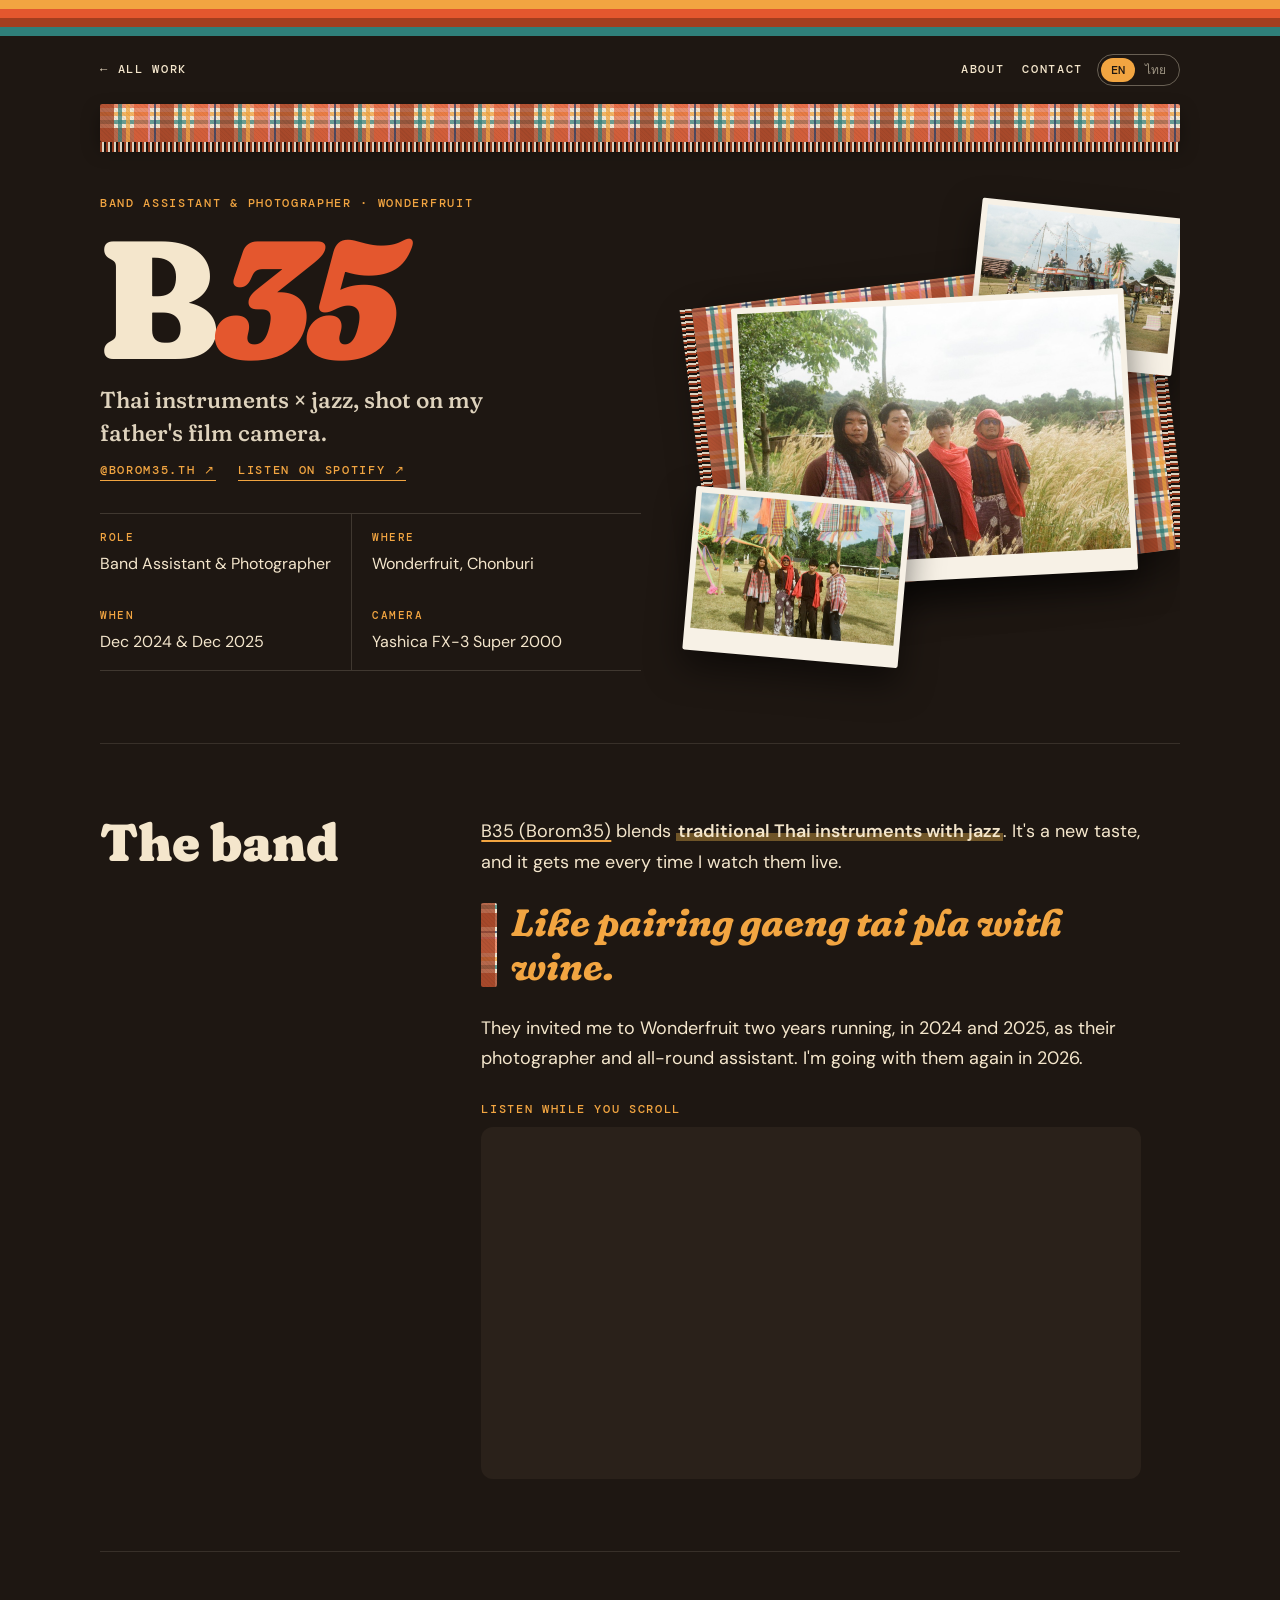
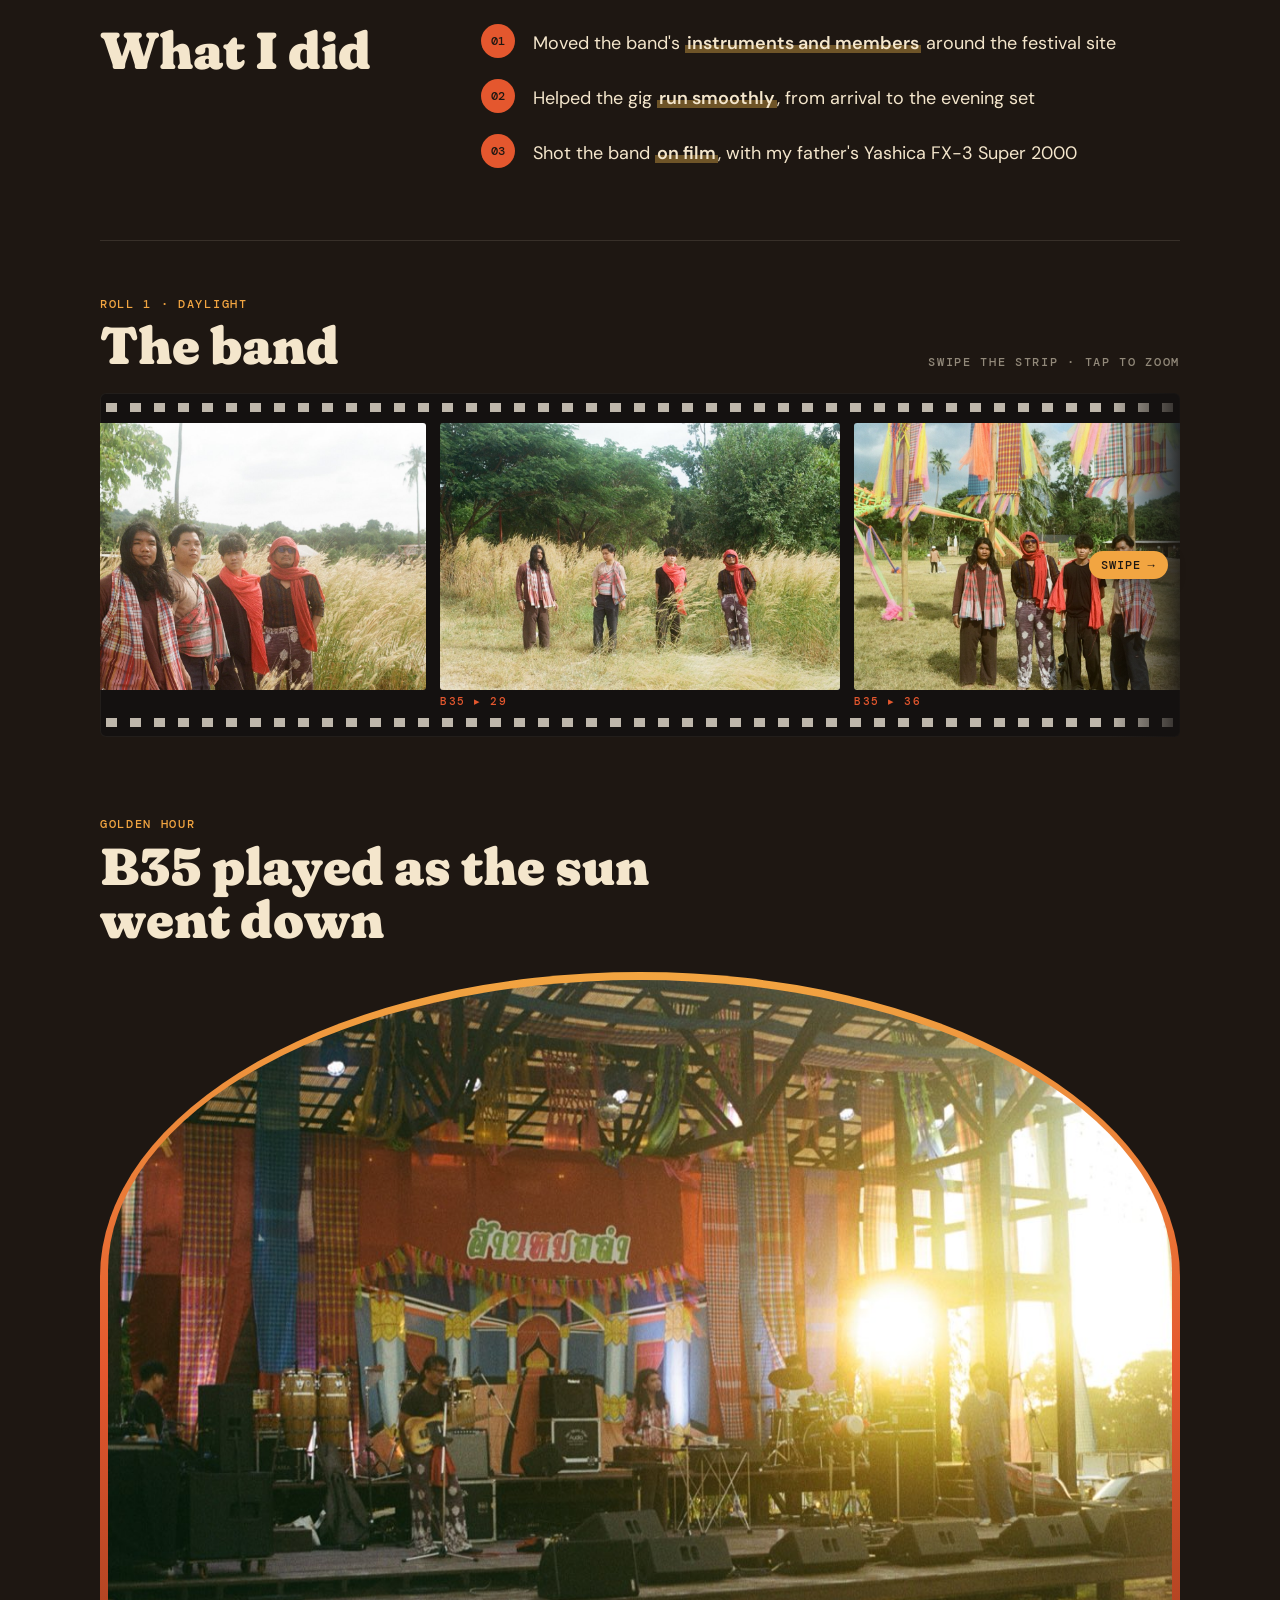
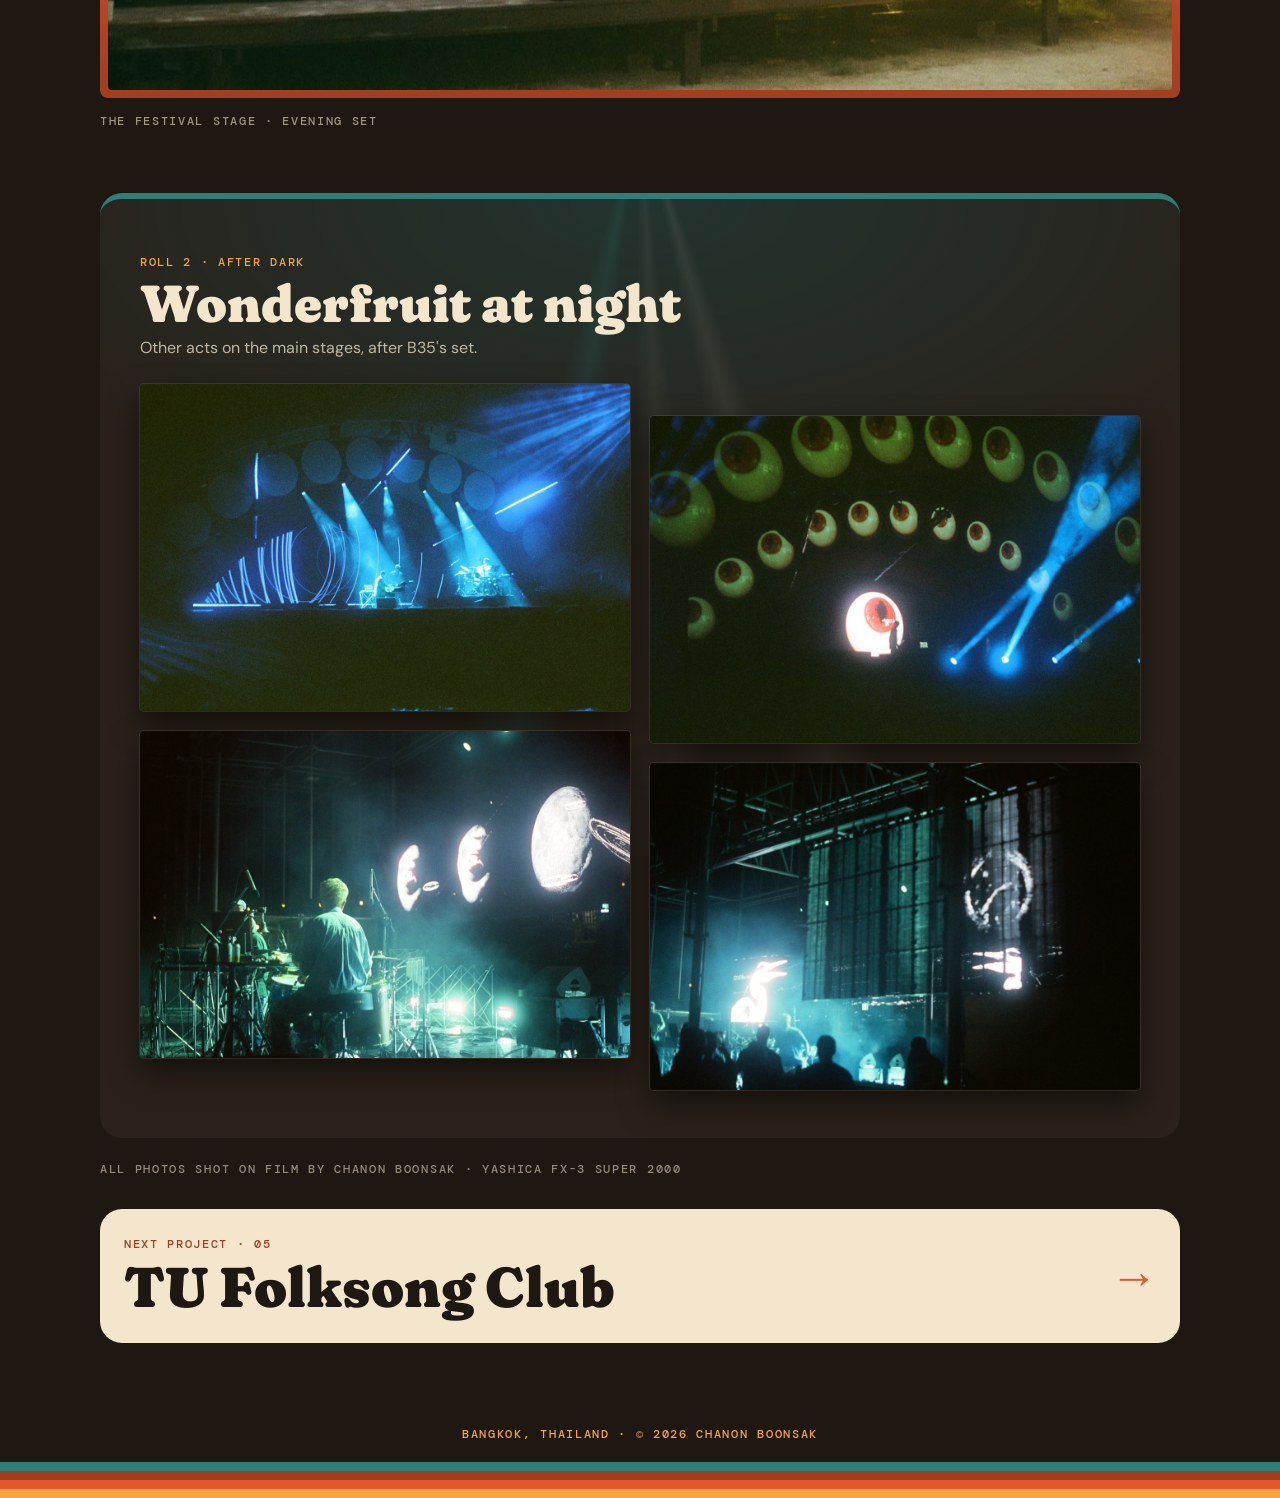
==== projects/b35.html @ d5d90803 "Home: role line under the name Co-Authored-By: Claude Opus 5.5 <noreply@anthropic.com>" ====
<!DOCTYPE html>
<html lang="en">
<head>
  <meta charset="utf-8">
  <meta name="viewport" content="width=device-width, initial-scale=1">
  <title>B35 at Wonderfruit — Chanon Boonsak</title>
  <meta name="description" content="Band assistant and film photographer for B35 (Borom35), a Thai-instruments-meets-jazz band, at Wonderfruit in Dec 2024 and Dec 2025.">
  <meta property="og:type" content="website">
  <meta property="og:site_name" content="Chanon Boonsak · Portfolio">
  <meta property="og:title" content="B35 at Wonderfruit — Chanon Boonsak">
  <meta property="og:description" content="Band assistant and film photographer for B35 (Borom35), a Thai-instruments-meets-jazz band, at Wonderfruit in Dec 2024 and Dec 2025.">
  <meta property="og:url" content="https://whalito21.github.io/portfolio/projects/b35.html">
  <meta property="og:image" content="https://whalito21.github.io/portfolio/assets/images/og-image.jpg">
  <meta property="og:image:width" content="1200">
  <meta property="og:image:height" content="630">
  <meta name="twitter:card" content="summary_large_image">
  <link rel="icon" href="../assets/favicon.svg" type="image/svg+xml">
  <link rel="preconnect" href="https://fonts.googleapis.com">
  <link rel="preconnect" href="https://fonts.gstatic.com" crossorigin>
  <link href="https://fonts.googleapis.com/css2?family=Fraunces:opsz,wght,SOFT,WONK@9..144,500..900,100,1&family=DM+Mono:wght@400;500&family=DM+Sans:opsz,wght@9..40,400..600&display=swap" rel="stylesheet">
  <link rel="stylesheet" href="../css/styles.css?v=42">
  <script>try{if(localStorage.getItem('lang')==='th'){document.documentElement.lang='th';document.documentElement.classList.add('i18n-pending')}}catch(e){}</script>
</head>
<body class="page-b35">
  <div class="stripes" aria-hidden="true"></div>

  <div class="wrap">
    <header class="bar">
      <a class="label back" href="../index.html#work" data-i18n="nav.back">← All work</a>
      <nav class="label" aria-label="Main">
        <a href="../index.html#about" data-i18n="nav.about">About</a>
        <a href="../index.html#contact" data-i18n="nav.contact">Contact</a>
      </nav>
      <button class="lang-toggle" type="button" aria-label="เปลี่ยนเป็นภาษาไทย"><span lang="en">EN</span><span lang="th">ไทย</span></button>
    </header>

    <!-- a pha khao ma scarf across the page, like the ones the band wore -->
    <div class="pakama-band" aria-hidden="true"></div>

    <main>
      <!-- HERO: prints scattered like a fresh roll -->
      <section class="b35-hero">
        <div class="collage">
          <span class="collage__cloth" aria-hidden="true"></span>
          <a class="collage__print collage__print--main" href="../assets/images/b35/film-410030.jpg" data-lightbox><img src="../assets/images/b35/film-410030.jpg" width="1200" height="795" alt="The four members of B35 in tall grass, wearing plaid and red scarves"></a>
          <a class="collage__print collage__print--flags" href="../assets/images/b35/film-410036.jpg" data-lightbox><img src="../assets/images/b35/film-410036.jpg" width="1200" height="795" alt="B35 under tall poles of colourful fabric flags"></a>
          <a class="collage__print collage__print--bus" href="../assets/images/b35/film-410002.jpg" data-lightbox><img src="../assets/images/b35/film-410002.jpg" width="1200" height="795" alt="People on top of a painted bus in the festival field"></a>
        </div>
        <div class="b35-hero__text">
          <span class="label">Band assistant &amp; photographer · Wonderfruit</span>
          <h1>B<em>35</em></h1>
          <p class="b35-hero__lede">Thai instruments × jazz, shot on my father's film camera.</p>
          <div class="b35-links">
            <a class="cs-handle label" href="https://www.instagram.com/borom35.th/" target="_blank" rel="noopener">@borom35.th ↗</a>
            <a class="cs-handle label" href="https://open.spotify.com/album/08FZB1kHfObUz5k7YiCryu" target="_blank" rel="noopener">Listen on Spotify ↗</a>
          </div>
          <dl class="cs-meta cs-meta--2col">
            <div><dt>Role</dt><dd>Band Assistant &amp; Photographer</dd></div>
            <div><dt>Where</dt><dd>Wonderfruit, Chonburi</dd></div>
            <div><dt>When</dt><dd>Dec 2024 &amp; Dec 2025</dd></div>
            <div><dt>Camera</dt><dd>Yashica FX-3 Super 2000</dd></div>
          </dl>
        </div>
      </section>

      <!-- THE BAND -->
      <section class="cs-section">
        <h2>The band</h2>
        <div class="cs-section__body">
          <p><a class="inline-link" href="https://www.instagram.com/borom35.th/" target="_blank" rel="noopener">B35 (Borom35)</a> blends <mark>traditional Thai instruments with jazz</mark>. It's a new taste, and it gets me every time I watch them live.</p>
          <blockquote class="pull"><p>Like pairing gaeng tai pla with wine.</p></blockquote>
          <p>They invited me to Wonderfruit two years running, in 2024 and 2025, as their photographer and all-round assistant. I'm going with them again in 2026.</p>
          <div class="listen">
            <span class="label">Listen while you scroll</span>
            <iframe title="B35 album on Spotify" src="https://open.spotify.com/embed/album/08FZB1kHfObUz5k7YiCryu" width="100%" height="352" loading="lazy" allow="autoplay; clipboard-write; encrypted-media; fullscreen; picture-in-picture"></iframe>
          </div>
        </div>
      </section>

      <!-- WHAT I DID -->
      <section class="cs-section">
        <h2>What I did</h2>
        <div class="cs-section__body">
          <ul class="did">
            <li>Moved the band's <mark>instruments and members</mark> around the festival site</li>
            <li>Helped the gig <mark>run smoothly</mark>, from arrival to the evening set</li>
            <li>Shot the band <mark>on film</mark>, with my father's Yashica FX-3 Super 2000</li>
          </ul>
        </div>
      </section>

      <!-- ROLL 1: THE BAND (film strip) -->
      <section class="roll" aria-labelledby="roll-1">
        <div class="roll__head">
          <span class="label">Roll 1 · Daylight</span>
          <h2 id="roll-1">The band</h2>
          <span class="label roll__hint">Swipe the strip · tap to zoom</span>
        </div>
        <div class="filmstrip-wrap">
        <span class="swipe-hint" aria-hidden="true">Swipe <i>→</i></span>
        <div class="filmstrip" tabindex="0" aria-label="Film strip of band photos, scroll sideways">
          <ol>
              <li>
                <a href="../assets/images/b35/film-410030.jpg" data-lightbox><img src="../assets/images/b35/film-410030.jpg" width="1200" height="795" loading="lazy" alt="The four members of B35 standing in tall grass, wearing plaid and red pha khao ma scarves"></a>
                <span class="filmstrip__num" aria-hidden="true">B35 ▸ 30</span>
              </li>
              <li>
                <a href="../assets/images/b35/film-410029.jpg" data-lightbox><img src="../assets/images/b35/film-410029.jpg" width="1200" height="795" loading="lazy" alt="B35 standing in a wide field of tall grass, trees behind them"></a>
                <span class="filmstrip__num" aria-hidden="true">B35 ▸ 29</span>
              </li>
              <li>
                <a href="../assets/images/b35/film-410036.jpg" data-lightbox><img src="../assets/images/b35/film-410036.jpg" width="1200" height="795" loading="lazy" alt="B35 standing under tall poles of colourful fabric flags"></a>
                <span class="filmstrip__num" aria-hidden="true">B35 ▸ 36</span>
              </li>
              <li>
                <a href="../assets/images/b35/film-410038.jpg" data-lightbox><img src="../assets/images/b35/film-410038.jpg" width="1200" height="795" loading="lazy" alt="B35 lined up in front of a painted festival bus"></a>
                <span class="filmstrip__num" aria-hidden="true">B35 ▸ 38</span>
              </li>
              <li>
                <a href="../assets/images/b35/film-410033.jpg" data-lightbox><img src="../assets/images/b35/film-410033.jpg" width="1200" height="795" loading="lazy" alt="B35 posing on large rocks in an open field, hills behind"></a>
                <span class="filmstrip__num" aria-hidden="true">B35 ▸ 33</span>
              </li>
              <li>
                <a href="../assets/images/b35/film-410007.jpg" data-lightbox><img src="../assets/images/b35/film-410007.jpg" width="1200" height="795" loading="lazy" alt="Portrait of a long-haired band member in a plaid scarf, flags blurred behind"></a>
                <span class="filmstrip__num" aria-hidden="true">B35 ▸ 07</span>
              </li>
              <li>
                <a href="../assets/images/b35/film-410031.jpg" data-lightbox><img src="../assets/images/b35/film-410031.jpg" width="1200" height="795" loading="lazy" alt="B35 in the tall grass shot from below against the sky"></a>
                <span class="filmstrip__num" aria-hidden="true">B35 ▸ 31</span>
              </li>
          </ol>
        </div>
        </div>
      </section>

      <!-- GOLDEN HOUR -->
      <section class="golden" aria-labelledby="golden-h">
        <span class="label">Golden hour</span>
        <h2 id="golden-h">B35 played as the sun went down</h2>
        <a class="golden__frame" href="../assets/images/b35/film-410016.jpg" data-lightbox><img src="../assets/images/b35/film-410016.jpg" width="1200" height="795" loading="lazy" alt="The stage in the evening sun, B35 playing under a colourful painted backdrop"></a>
        <p class="label golden__cap">The festival stage · evening set</p>
      </section>

      <!-- ROLL 2: AFTER DARK -->
      <section class="night" aria-labelledby="night-h">
        <div class="night__head">
          <span class="label">Roll 2 · After dark</span>
          <h2 id="night-h">Wonderfruit at night</h2>
          <p>Other acts on the main stages, after B35's set.</p>
        </div>
        <ol class="night__grid">
            <li><a href="../assets/images/b35/film-400006.jpg" data-lightbox><img src="../assets/images/b35/film-400006.jpg" width="1200" height="795" loading="lazy" alt="Blue light beams cutting across a dark stage"></a></li>
            <li><a href="../assets/images/b35/film-400025.jpg" data-lightbox><img src="../assets/images/b35/film-400025.jpg" width="1200" height="795" loading="lazy" alt="Rows of giant eye visuals glowing over the stage"></a></li>
            <li><a href="../assets/images/b35/film-400035.jpg" data-lightbox><img src="../assets/images/b35/film-400035.jpg" width="1200" height="795" loading="lazy" alt="A drummer on stage lit in teal, moon-like visuals behind"></a></li>
            <li><a href="../assets/images/b35/film-400036.jpg" data-lightbox><img src="../assets/images/b35/film-400036.jpg" width="1200" height="795" loading="lazy" alt="Crowd silhouettes in front of a stage with white projected shapes"></a></li>
        </ol>
      </section>

      <p class="credit label">All photos shot on film by Chanon Boonsak · Yashica FX-3 Super 2000</p>

      <a class="next" href="tu-folksong.html">
        <span class="label">Next project · 05</span>
        <h2>TU Folksong Club</h2>
      </a>
    </main>

    <footer class="footer label" data-i18n="footer">Bangkok, Thailand · © 2026 Chanon Boonsak</footer>
  </div>

  <div class="stripes stripes--bottom" aria-hidden="true"></div>

  <dialog class="lightbox" id="lightbox" aria-label="Image preview">
    <button class="lightbox__close" type="button" aria-label="Close">×</button>
    <img src="" alt="">
  </dialog>

  <script src="../js/main.js?v=6"></script>
  <script src="../js/i18n.js?v=7"></script>
</body>
</html>
---- css/styles.css ----
/* ==========================================================
   Bluewhale Portfolio — "Seventies Stage"
   Retro geometry: sunset stripes, arches, concentric rings
   ========================================================== */

:root {
  --night: #1E1712;
  --night-2: #2A211A;
  --cream: #F4E6CC;
  --orange: #E4572E;
  --mustard: #F2A541;
  --rust: #A23E1F;
  --teal: #2F7F79;

  --display: "Fraunces", "Chonburi", Georgia, serif;
  --body: "DM Sans", "Anuphan", system-ui, -apple-system, sans-serif;
  --mono: "DM Mono", "Anuphan", ui-monospace, Menlo, monospace;

  --radius: 22px;
}

* { box-sizing: border-box; }
html { scroll-behavior: smooth; }
body {
  margin: 0;
  background: var(--night);
  color: var(--cream);
  font: 16px/1.6 var(--body);
  -webkit-font-smoothing: antialiased;
}
img { max-width: 100%; display: block; }
a { color: inherit; }

.wrap { max-width: 1120px; margin: 0 auto; padding-inline: 20px; }

h1, h2, h3 {
  font-family: var(--display);
  font-weight: 900;
  font-variation-settings: "SOFT" 100, "WONK" 1;
  margin: 0;
}

.label {
  font: 500 12px/1.3 var(--mono);
  letter-spacing: .14em;
  text-transform: uppercase;
  color: var(--mustard);
}

/* Placeholder for copy you still need to write. Search "todo" to find them all. */
.todo {
  display: inline-block;
  border: 2px dashed var(--mustard);
  border-radius: 6px;
  padding: 6px 10px;
  background: rgba(242, 165, 65, .08);
  color: var(--mustard);
  font: 14px/1.4 var(--mono);
}

.section-title { font-size: clamp(40px, 9vw, 72px); line-height: .95; margin-bottom: 28px; }

/* ---------- stripes + header ---------- */
.stripes {
  height: 36px;
  background: linear-gradient(var(--mustard) 0 25%, var(--orange) 25% 50%, var(--rust) 50% 75%, var(--teal) 75%);
}
.stripes--bottom { transform: scaleY(-1); }

.bar { display: flex; justify-content: space-between; align-items: center; padding-block: 18px; }
.bar nav { display: flex; gap: 18px; }
.bar a { color: var(--cream); text-decoration: none; }
.bar a:hover { color: var(--mustard); }

/* ---------- buttons ---------- */
.cta { display: flex; flex-wrap: wrap; gap: 12px; margin-top: 24px; }
.btn {
  font: 500 14px/1 var(--mono);
  letter-spacing: .08em;
  text-transform: uppercase;
  padding: 16px 22px;
  border: 2px solid var(--cream);
  border-radius: 999px;
  color: var(--cream);
  text-decoration: none;
  transition: background .15s, color .15s;
}
.btn:hover { background: var(--cream); color: var(--night); }
.btn--solid { background: var(--orange); border-color: var(--orange); color: var(--night); }
.btn--solid:hover { background: var(--mustard); border-color: var(--mustard); }

/* ---------- hero ---------- */
.hero { display: grid; gap: 32px; padding-block: 28px 56px; }
.hero h1 { font-size: clamp(56px, 14vw, 136px); line-height: .9; letter-spacing: -.02em; margin: 10px 0 20px; }
.hero h1 em { font-style: italic; color: var(--orange); }
.hero__lines { display: grid; gap: 12px; justify-items: start; }

.arch { position: relative; width: 100%; max-width: 440px; aspect-ratio: 1 / 1.05; justify-self: center; }
.arch__ring { position: absolute; left: 50%; bottom: 0; transform: translateX(-50%); border-radius: 999px 999px 0 0; overflow: hidden; }
.arch__ring:nth-child(1) { width: 100%; height: 100%; background: var(--teal); }
.arch__ring:nth-child(2) { width: 86%;  height: 94%;  background: var(--rust); }
.arch__ring:nth-child(3) { width: 72%;  height: 88%;  background: var(--orange); }
.arch__ring:nth-child(4) { width: 58%;  height: 82%;  background: var(--mustard); }
.arch__photo {
  width: 44%; height: 76%;
  background: var(--night-2);
  display: grid; place-items: center; text-align: center;
  font: 12px/1.3 var(--mono); padding: 8px;
}
.arch__photo { padding: 0; }
.arch__photo img { width: 100%; height: 100%; object-fit: cover; object-position: 50% 20%; }
.arch__sun { position: absolute; top: 4%; right: 2%; width: 18%; aspect-ratio: 1; border-radius: 50%; background: var(--cream); }

/* ---------- key numbers ---------- */
.numbers { display: grid; grid-template-columns: 1fr 1fr; gap: 14px; padding-block: 8px 24px; }
.stat { position: relative; overflow: hidden; background: var(--night-2); border-radius: 18px; padding: 22px 18px; }
.stat b {
  display: block;
  font: 900 clamp(30px, 8vw, 60px)/1 var(--display);
  font-variation-settings: "SOFT" 100, "WONK" 1;
  color: var(--cream);
  margin-bottom: 8px;
}
.stat::after {
  content: "";
  position: absolute; right: -28px; bottom: -28px;
  width: 80px; height: 80px; border-radius: 50%;
  background: radial-gradient(circle, var(--night-2) 0 30%, var(--c) 30% 45%, var(--night-2) 45% 60%, var(--c) 60% 75%, transparent 75%);
}
.stat:nth-child(1) { --c: var(--orange); }
.stat:nth-child(2) { --c: var(--mustard); }
.stat:nth-child(3) { --c: var(--teal); }
.stat:nth-child(4) { --c: var(--rust); }

/* ---------- project cards ---------- */
.work { padding-block: 48px 72px; }
.cards { display: grid; gap: 22px; }
.card {
  display: grid;
  background: var(--cream);
  color: var(--night);
  border-radius: var(--radius);
  overflow: hidden;
  text-decoration: none;
  transition: transform .15s;
}
.card:hover { transform: rotate(-.6deg) translateY(-3px); }
.card__cover { position: relative; aspect-ratio: 16 / 10; display: grid; place-items: center; overflow: hidden; }
.card__cover img { position: absolute; inset: 0; width: 100%; height: 100%; object-fit: cover; }
.card__cover::before {
  content: "";
  position: absolute; left: -10%; right: -10%; bottom: -60%; height: 120%;
  border-radius: 50%;
  background: repeating-radial-gradient(circle, transparent 0 18px, rgba(30, 23, 18, .18) 18px 32px);
}
.card__cover .label { position: relative; z-index: 1; background: var(--night); color: var(--cream); padding: 6px 10px; border-radius: 999px; }
.cover--orange  { background: var(--orange); }
.cover--teal    { background: var(--teal); }
.cover--mustard { background: var(--mustard); }
.cover--rust    { background: var(--rust); }
.cover--night   { background: var(--night-2); }

.card__meta { padding: 20px; display: grid; gap: 10px; justify-items: start; }
.card__meta .label { color: var(--rust); }
.card__meta h3 { font-size: 30px; line-height: 1; }
.card__meta .todo { color: var(--rust); border-color: var(--rust); background: rgba(162, 62, 31, .06); }
.result { display: inline-flex; gap: 8px; align-items: center; font: 500 15px/1.3 var(--mono); }
.result::before { content: ""; flex: none; width: 14px; height: 14px; border-radius: 50%; background: var(--orange); }

/* ---------- about ---------- */
.about { padding-block: 56px; border-top: 2px solid var(--night-2); display: grid; gap: 28px; }
.about__text { display: grid; gap: 12px; justify-items: start; }
.edu { background: var(--night-2); border-radius: var(--radius); padding: 24px; display: grid; gap: 8px; align-content: start; }
.edu h3 { font-size: 24px; line-height: 1.15; }
.edu p { margin: 0; }

/* ---------- contact ---------- */
.contact { padding-block: 56px 72px; text-align: center; }
.contact .cta { justify-content: center; }
.contact__links { list-style: none; padding: 0; margin: 24px 0 0; display: grid; gap: 8px; font: 500 16px/1.4 var(--mono); }
.contact__links a { text-decoration-color: var(--orange); text-underline-offset: 4px; overflow-wrap: anywhere; }

.footer { padding-block: 20px; text-align: center; }

/* ---------- wider screens ---------- */
@media (min-width: 760px) {
  .hero { grid-template-columns: 1.3fr 1fr; align-items: end; padding-block: 48px 80px; }
  .numbers { grid-template-columns: repeat(4, 1fr); }
  .cards { grid-template-columns: 1fr 1fr; }
  .cards .card:first-child { grid-column: 1 / -1; grid-template-columns: 1.2fr 1fr; }
  .cards .card:first-child .card__cover { aspect-ratio: auto; min-height: 320px; }
  .about { grid-template-columns: 1.4fr 1fr; }
}

@media (prefers-reduced-motion: reduce) {
  html { scroll-behavior: auto; }
  .card, .btn { transition: none; }
}

/* ==========================================================
   Case study pages (projects/*.html)
   ========================================================== */

.back { color: var(--cream); text-decoration: none; }
.back:hover { color: var(--mustard); }

.cs-hero { display: grid; gap: 32px; padding-block: 24px 48px; }
.cs-hero h1 { font-size: clamp(40px, 11vw, 88px); line-height: .95; letter-spacing: -.02em; margin: 10px 0 24px; overflow-wrap: anywhere; }
.cs-logo { width: min(260px, 70%); height: auto; margin-top: 16px; }

.cs-meta { display: grid; grid-template-columns: 1fr 1fr; gap: 16px 20px; margin: 0; }
.cs-meta dt { font: 500 11px/1.3 var(--mono); letter-spacing: .14em; text-transform: uppercase; color: var(--mustard); }
.cs-meta dd { margin: 4px 0 0; }

/* hero photo in the same arch shape as the home page */
.cs-hero__photo { width: 100%; max-width: 420px; justify-self: center; aspect-ratio: 4 / 5; border-radius: 999px 999px 0 0; overflow: hidden; border: 10px solid var(--orange); outline: 10px solid var(--mustard); }
.cs-hero__photo img { width: 100%; height: 100%; object-fit: cover; object-position: 50% 15%; }

.stat b.stat__long { font-size: clamp(24px, 6.5vw, 48px); }

.cs-section { display: grid; gap: 20px; padding-block: 56px; border-top: 1px solid rgba(243, 231, 207, .12); }
.cs-section h2 { font-size: clamp(32px, 7vw, 52px); line-height: 1; }
.cs-section__body { display: grid; gap: 20px; justify-items: start; max-width: 660px; font-size: 17px; line-height: 1.7; }
.cs-section__body p { margin: 0; }

.did { list-style: none; padding: 0; margin: 0; display: grid; gap: 20px; counter-reset: did; }
.did li { position: relative; padding-left: 52px; padding-top: 4px; counter-increment: did; }
.did li::before {
  content: counter(did, decimal-leading-zero);
  position: absolute; left: 0; top: 0;
  width: 34px; height: 34px; border-radius: 50%;
  display: grid; place-items: center;
  background: var(--orange); color: var(--night);
  font: 500 12px/1 var(--mono);
}

.facts { list-style: none; padding: 0; margin: 0; display: grid; width: 100%; border-top: 1px solid rgba(243, 231, 207, .14); }
.facts li { display: grid; gap: 4px 24px; align-items: baseline; padding: 16px 0; border-bottom: 1px solid rgba(243, 231, 207, .14); }
.facts strong { font: 800 clamp(26px, 5vw, 34px)/1 var(--display); font-variation-settings: "SOFT" 100, "WONK" 1; color: var(--mustard); white-space: nowrap; }
.facts span { color: rgba(243, 231, 207, .82); }

/* key takeaway: the one line a reader should remember */
.takeaway { margin: 12px 0 0; padding: 28px 28px 28px 32px; background: var(--night-2); border-radius: var(--radius); position: relative; overflow: hidden; }
.takeaway::before { content: ""; position: absolute; left: 0; top: 0; bottom: 0; width: 6px; background: linear-gradient(var(--mustard), var(--orange), var(--teal)); }
.takeaway .label { display: block; margin-bottom: 12px; }
.takeaway blockquote { margin: 0; }
.takeaway p { margin: 0; font: 500 clamp(19px, 2.4vw, 23px)/1.5 var(--display); font-variation-settings: "SOFT" 100, "WONK" 0; color: var(--cream); }

/* gallery */
.gallery-group { padding-block: 12px 28px; }
.gallery-group h3 { font-size: 24px; margin-bottom: 16px; }
.gallery { columns: 2; column-gap: 12px; }
.gallery figure { margin: 0 0 12px; break-inside: avoid; }
.gallery img { width: 100%; height: auto; border-radius: 14px; background: var(--night-2); }
.gallery figcaption { font: 500 12px/1.3 var(--mono); letter-spacing: .06em; color: var(--mustard); margin-top: 6px; }

/* next project */
.next { display: grid; gap: 6px; margin-block: 32px 64px; padding: 28px 84px 28px 24px; border-radius: var(--radius); background: var(--cream); color: var(--night); text-decoration: none; position: relative; overflow: hidden; }
.next .label { color: var(--rust); }
.next h2 { font-size: clamp(32px, 8vw, 56px); line-height: 1; }
.next::after { content: "→"; position: absolute; right: 22px; top: 50%; transform: translateY(-50%); font: 900 48px/1 var(--display); color: var(--orange); transition: transform .15s; }
.next:hover::after { transform: translate(6px, -50%); }

@media (min-width: 760px) {
  .cs-hero { grid-template-columns: 1.3fr 1fr; align-items: end; padding-block: 48px 72px; }
  .cs-meta { grid-template-columns: repeat(4, auto); justify-content: start; gap: 20px 36px; }
  .cs-section { grid-template-columns: 1fr 2fr; gap: 32px; }
  .gallery { columns: 3; column-gap: 16px; }
  .gallery figure { margin-bottom: 16px; }
}

/* ==========================================================
   Lagoon theme — only on projects/lagoon.html
   Colours sampled from lagoon.livemusic posters and IG content
   ========================================================== */
.theme-lagoon {
  --night: #0D0D0D;    /* near-black */
  --night-2: #1B1B1B;
  --cream: #F3E7CF;    /* poster sand/cream */
  --orange: #E8664A;   /* coral lettering */
  --mustard: #F2B84B;  /* sun */
  --rust: #B8452E;
  --teal: #3FA7A3;     /* lagoon water */
}

/* keep long words from stretching grid columns past the screen */
.hero > *, .cs-hero > *, .cs-section > *, .about > * { min-width: 0; }

/* stat box that links out (e.g. Instagram) */
.stat--link { color: inherit; text-decoration: none; outline: 2px solid transparent; transition: outline-color .15s, transform .15s; }
.stat--link:hover, .stat--link:focus-visible { outline-color: var(--mustard); transform: translateY(-3px); }

/* keep stat text above the corner rings */
.stat > * { position: relative; z-index: 1; }

/* ---------- poster wall (Lagoon) ---------- */
.posters { position: relative; padding-block: 56px 64px; border-top: 2px solid var(--night-2); overflow: hidden; }
/* big setting sun behind the posters */
.posters::before {
  content: ""; position: absolute; z-index: 0;
  left: 50%; bottom: 0; width: min(100%, 880px); aspect-ratio: 1; transform: translate(-50%, 50%);
  border-radius: 50%;
  background: radial-gradient(circle, var(--mustard) 0 22%, transparent 22% 26%, var(--orange) 26% 34%, transparent 34% 38%, var(--rust) 38% 44%, transparent 44% 48%, var(--teal) 48% 52%, transparent 52%);
  opacity: .35;
}
.posters__head { position: relative; z-index: 1; margin-bottom: 36px; }
.posters__head h2 { font-size: clamp(40px, 9vw, 72px); line-height: .95; margin-top: 8px; }

.poster-wall { position: relative; z-index: 1; list-style: none; margin: 0; padding: 0 10px; display: grid; grid-template-columns: 1fr 1fr; gap: 36px 18px; }
.poster { position: relative; transform: rotate(var(--tilt)) translateY(var(--drop, 0)); transition: transform .25s ease; }
.poster:nth-child(1) { --tilt: -4deg; }
.poster:nth-child(2) { --tilt: 3deg;  --drop: 18px; }
.poster:nth-child(3) { --tilt: 2deg; }
.poster:nth-child(4) { --tilt: -3deg; --drop: 18px; }
.poster a { display: block; padding: 6px; background: var(--cream); border-radius: 4px; box-shadow: 0 14px 30px rgba(0, 0, 0, .45); }
.poster img { width: 100%; height: auto; border-radius: 2px; }
/* strip of tape */
.poster::before {
  content: ""; position: absolute; z-index: 2; top: -10px; left: 50%;
  width: 44%; height: 22px; transform: translateX(-50%) rotate(-3deg);
  background: rgba(242, 184, 75, .8);
}
/* round date sticker */
.poster__date {
  position: absolute; z-index: 4; left: -8px; top: 18%;
  width: 62px; height: 62px; border-radius: 50%;
  display: grid; place-items: center; text-align: center;
  background: var(--orange); color: var(--night);
  border: 3px solid var(--cream);
  font: 500 11px/1.15 var(--mono); text-transform: uppercase; letter-spacing: .04em;
  transform: rotate(-12deg);
}
.poster__acts { display: block; margin-top: 12px; font: 500 12px/1.3 var(--mono); letter-spacing: .06em; text-transform: uppercase; color: var(--mustard); }
.poster:hover, .poster:focus-within { transform: rotate(0) translateY(-10px) scale(1.04); z-index: 3; }

@media (min-width: 760px) {

  .poster-wall { grid-template-columns: repeat(4, 1fr); gap: 0; padding-inline: 20px; }
  .poster { margin-inline: -8px; }               /* slight overlap, like posters on a wall */
  .poster:nth-child(2) { --drop: 36px; }
  .poster:nth-child(3) { --drop: -8px; }
  .poster:nth-child(4) { --drop: 28px; }
  .poster__date { width: 72px; height: 72px; font-size: 12px; }
  .poster__acts { padding-left: 18px; }
}

@media (prefers-reduced-motion: reduce) { .poster { transition: none; } }

/* ---------- poster popup ---------- */
.lightbox { padding: 0; border: 0; background: transparent; max-width: 100vw; max-height: 100vh; overflow: visible; }
.lightbox::backdrop { background: rgba(8, 20, 22, .88); }
.lightbox img { display: block; max-width: min(92vw, 1000px); max-height: 88vh; width: auto; height: auto; border: 8px solid var(--cream); border-radius: 6px; box-shadow: 0 20px 60px rgba(0, 0, 0, .6); }
.lightbox__close {
  position: absolute; top: -18px; right: -18px; z-index: 1;
  width: 44px; height: 44px; border-radius: 50%; border: 3px solid var(--cream);
  background: var(--orange); color: var(--night);
  font: 900 26px/1 var(--display); cursor: pointer;
}
.lightbox[open] { animation: pop .2s ease-out; }
@keyframes pop { from { transform: scale(.94); opacity: 0; } }
@media (max-width: 500px) { .lightbox__close { top: 8px; right: 8px; } }
@media (prefers-reduced-motion: reduce) { .lightbox[open] { animation: none; } }

/* ---------- photo gallery: framed photos drifting along a lit wall ---------- */
.exhibit {
  position: relative; padding-block: 56px 48px; border-top: 2px solid var(--night-2);
}
.exhibit__head { margin-bottom: 28px; }
.exhibit__head h2 { font-size: clamp(40px, 9vw, 72px); line-height: .95; margin-top: 8px; }

.flow {
  overflow-x: auto; overflow-y: hidden;
  scrollbar-width: none;
  /* fade the edges so photos glide in and out */
  -webkit-mask-image: linear-gradient(90deg, transparent, #000 6%, #000 94%, transparent);
          mask-image: linear-gradient(90deg, transparent, #000 6%, #000 94%, transparent);
}
.flow::-webkit-scrollbar { display: none; }
.flow + .flow { margin-top: 8px; }
.flow__track { display: flex; align-items: flex-end; gap: 36px; width: max-content; padding: 48px 24px 36px; }

.frame {
  position: relative; flex: none; display: block;
  padding: 5px; background: #EAE0CC;                 /* thin mat */
  border: 6px solid;                                   /* frame, lit from above */
  border-color: #3A2E24 #1C1510 #0B0806 #1C1510;
  box-shadow:
    0 0 0 1px rgba(255, 255, 255, .06),                /* outer edge catching light */
    0 2px 3px rgba(0, 0, 0, .5),                       /* contact shadow on the wall */
    0 16px 24px -8px rgba(0, 0, 0, .6);                /* soft drop shadow */
  transition: transform .25s ease;
}
/* spotlight cone above each frame */
.frame::before {
  content: ""; position: absolute; left: 50%; top: -40px; z-index: -1;
  width: 160%; height: calc(100% + 60px); transform: translateX(-50%);
  background: radial-gradient(42% 38% at 50% 42%, rgba(243, 231, 207, .18), transparent 100%);
  pointer-events: none;
}
.frame img { display: block; height: 220px; width: auto; }
/* photo sits slightly recessed behind the mat */
.frame::after { content: ""; position: absolute; inset: 5px; box-shadow: inset 0 2px 4px rgba(0, 0, 0, .45), inset 0 0 0 1px rgba(0, 0, 0, .25); pointer-events: none; }
.frame:nth-child(3n+2) { margin-bottom: 18px; }   /* uneven hanging heights */
.frame:hover, .frame:focus-visible { transform: translateY(-6px) scale(1.03); }

@media (min-width: 760px) {
  .frame img { height: 300px; }
  .flow__track { gap: 48px; }
}


/* ---------- typography polish ---------- */
body { font-optical-sizing: auto; text-rendering: optimizeLegibility; }
.cs-section__body p { max-width: 62ch; }
@media (min-width: 760px) {
  .cs-section__body { font-size: 18px; }
  .facts li { grid-template-columns: 200px 1fr; }
  .cs-section { padding-block: 72px; }
  /* section titles stay in view while you read the column next to them */
  .cs-section > h2 { position: sticky; top: 32px; align-self: start; }
}

/* ---------- case-study header, v2 ---------- */
.cs-hero__text { display: grid; justify-items: start; gap: 18px; }
.cs-title { margin: 0; line-height: 0; }
.cs-title img { width: min(420px, 82vw); height: auto; }
.cs-handle { color: var(--mustard); text-decoration: none; border-bottom: 1px solid currentColor; padding-bottom: 2px; }
.cs-handle:hover { color: var(--cream); }

/* role / when / where as one clean strip */
.cs-meta { width: 100%; margin-top: 18px; grid-template-columns: 1fr; gap: 0; border-top: 1px solid rgba(243, 231, 207, .16); }
.cs-meta > div { padding: 14px 0; border-bottom: 1px solid rgba(243, 231, 207, .16); }
.cs-meta dd { margin-top: 6px; font-size: 17px; white-space: nowrap; }

/* photo: crop off the empty stage floor, add the floating sun from the home page */
.cs-hero__visual { position: relative; justify-self: center; width: 100%; max-width: 420px; }
.cs-hero__photo { max-width: none; }
.cs-hero__photo img { transform: scale(1.18); transform-origin: 50% 30%; }
.cs-hero__sun { position: absolute; top: -4%; right: -6%; width: 22%; aspect-ratio: 1; border-radius: 50%; background: var(--cream); box-shadow: 0 0 0 10px var(--night), 0 0 0 12px rgba(243, 231, 207, .25); }

@media (min-width: 760px) {
  .cs-hero { align-items: center; }
}
.cs-hero__sun { right: 2%; }
.cs-meta dd { white-space: normal; }
@media (min-width: 760px) {
  .cs-hero { grid-template-columns: minmax(0, 1fr) minmax(0, 400px); gap: 40px; }
}
@media (min-width: 1100px) {
  .cs-meta { grid-template-columns: auto auto auto; justify-content: start; border-bottom: 1px solid rgba(243, 231, 207, .16); }
  .cs-meta > div { padding: 16px 20px; border-bottom: 0; border-left: 1px solid rgba(243, 231, 207, .16); }
  .cs-meta > div:first-child { padding-left: 0; border-left: 0; }
  .cs-meta dd { font-size: 16px; }
  .cs-hero__sun { right: -6%; }
}

/* ---------- phones: photo first, name/logo overlapping its lower part ---------- */
@media (max-width: 759px) {
  .hero, .cs-hero { gap: 0; }

  /* home */
  .arch { order: -1; max-width: none; }
  .arch::after {
    content: ""; position: absolute; z-index: 3; left: -20px; right: -20px; bottom: -1px; height: 55%;
    background: linear-gradient(rgba(30, 23, 18, 0) 0%, rgba(30, 23, 18, .35) 30%, rgba(30, 23, 18, .8) 60%, var(--night) 85%);
    pointer-events: none;
  }
  .hero__text { position: relative; z-index: 4; margin-top: -42%; }
  .hero h1 { text-shadow: 0 4px 24px rgba(0, 0, 0, .55); margin-top: 6px; }

  /* lagoon */
  .cs-hero__visual { order: -1; max-width: none; }
  .cs-hero__visual::after {
    content: ""; position: absolute; z-index: 3; left: -24px; right: -24px; bottom: -26px; height: 52%;
    background: linear-gradient(transparent 0%, color-mix(in srgb, var(--night) 40%, transparent) 30%, color-mix(in srgb, var(--night) 85%, transparent) 60%, var(--night) 80%);
    pointer-events: none;
  }
  .cs-hero__text { position: relative; z-index: 4; margin-top: -22%; }
  .cs-title img { width: 68vw; }
  .cs-title img { filter: drop-shadow(0 6px 20px rgba(0, 0, 0, .5)); }
}

/* key phrases: marker-pen highlight */
mark {
  color: inherit; font-weight: 600;
  background: linear-gradient(transparent 58%, rgba(242, 184, 75, .38) 58%, rgba(242, 184, 75, .38) 92%, transparent 92%);
  padding: 0 2px;
  -webkit-box-decoration-break: clone; box-decoration-break: clone;
}

/* ---------- case-study text title + arch badge (PMG and pages without a logo) ---------- */
.cs-hero h1.cs-heading { margin: 4px 0 6px; }
.cs-hero h1 em { font-style: italic; color: var(--orange); }
.cs-hero .arch { justify-self: center; }
.arch__badge { flex-direction: column; justify-content: flex-start; align-items: center; gap: 6px; display: flex; text-align: center; padding-top: 34%; }
.arch__badge b sup { font-size: .38em; vertical-align: top; position: relative; top: .25em; margin-left: 2px; }
.arch__badge b { font: 900 clamp(48px, 11vw, 80px)/.9 var(--display); font-variation-settings: "SOFT" 100, "WONK" 1; color: var(--cream); }
.arch__badge span { font: 500 11px/1.3 var(--mono); letter-spacing: .14em; text-transform: uppercase; color: var(--mustard); }

/* the 40th badge sits higher on phones and gets a lighter fade than a photo */
@media (max-width: 759px) {
  .arch--badge::after { height: 36%; }
  .arch__badge { padding-top: 26%; }
}
/* short meta values that should stay on one line on wide screens */
@media (min-width: 1100px) { .cs-meta--nowrap dd { white-space: nowrap; } }

/* ---------- PMG: audience target map ---------- */
.target { margin: 0; width: 100%; display: grid; gap: 24px; align-items: center; }
.target__rings { position: relative; width: min(260px, 70vw); aspect-ratio: 1; justify-self: center; }
.target__ring { position: absolute; left: 50%; top: 50%; transform: translate(-50%, -50%); border-radius: 50%; box-shadow: 0 0 0 3px var(--night); }
.target__ring--3 { width: 100%; height: 100%; background: var(--teal); }
.target__ring--2 { width: 66%; height: 66%; background: var(--orange); }
.target__ring--1 { width: 32%; height: 32%; background: var(--mustard); }
.target__ring i { position: absolute; left: 50%; top: 8px; transform: translateX(-50%); font: 500 12px/1 var(--mono); font-style: normal; color: var(--night); background: var(--cream); width: 22px; height: 22px; border-radius: 50%; display: grid; place-items: center; }
.target__ring--1 i { top: 50%; transform: translate(-50%, -50%); }
.target__key ol { list-style: none; margin: 12px 0 0; padding: 0; display: grid; gap: 14px; counter-reset: t; }
.target__key li { position: relative; padding-left: 40px; counter-increment: t; }
.target__key li::before { content: counter(t); position: absolute; left: 0; top: 2px; width: 26px; height: 26px; border-radius: 50%; display: grid; place-items: center; font: 500 12px/1 var(--mono); color: var(--night); }
.target__key li:nth-child(1)::before { background: var(--mustard); }
.target__key li:nth-child(2)::before { background: var(--orange); }
.target__key li:nth-child(3)::before { background: var(--teal); }
.target__key b { display: block; font: 500 11px/1.4 var(--mono); letter-spacing: .14em; text-transform: uppercase; color: var(--mustard); }

.values { display: grid; gap: 12px; width: 100%; }
.values article { background: var(--night-2); border-radius: 16px; padding: 20px; border-top: 4px solid var(--orange); }
.values article:nth-child(2) { border-top-color: var(--mustard); }
.values article:nth-child(3) { border-top-color: var(--teal); }
.values h3 { font-size: 21px; line-height: 1.15; margin-bottom: 8px; }
.values p { margin: 0; font-size: 16px; color: rgba(243, 231, 207, .82); }

.buy { margin: 0; padding-left: 20px; display: grid; gap: 10px; }
.buy li::marker { color: var(--orange); }

.strategy { display: grid; gap: 20px; width: 100%; }
.strategy > div { border-left: 3px solid var(--mustard); padding-left: 16px; }
.strategy p { margin: 6px 0 0; }

.flow-steps { list-style: none; margin: 8px 0 0; padding: 0; width: 100%; display: grid; gap: 10px; }
.flow-steps li { position: relative; background: var(--cream); color: var(--night); border-radius: 14px; padding: 14px 18px; font: 600 17px/1.3 var(--body); }
.flow-steps .label { display: block; color: var(--rust); margin-bottom: 4px; }
.flow-steps li:last-child { background: var(--orange); }
.flow-steps li:last-child .label { color: var(--night); }

/* ---------- targeting meter (single headline number + one bar) ---------- */
.meter { margin: 0 0 8px; width: 100%; }
.meter figcaption { margin-bottom: 12px; color: rgba(243, 231, 207, .82); }
.meter figcaption strong { display: block; font: 800 clamp(40px, 9vw, 64px)/1 var(--display); font-variation-settings: "SOFT" 100, "WONK" 1; color: var(--cream); margin-bottom: 6px; }
.meter__bar { display: flex; gap: 2px; height: 34px; }
.meter__bar span { display: flex; align-items: center; border-radius: 4px; overflow: hidden; }
.meter__in { background: var(--mustard); }
.meter__out { flex: 1; background: var(--night-2); }
.meter__bar i { font: 500 12px/1 var(--mono); font-style: normal; padding: 0 10px; white-space: nowrap; }
.meter__in i { color: var(--night); }
.meter__out i { color: rgba(243, 231, 207, .7); }

@media (min-width: 760px) {
  .target { grid-template-columns: auto 1fr; gap: 32px; }
  .values { grid-template-columns: repeat(2, 1fr); }
  .strategy { grid-template-columns: 1fr 1fr; }
  .flow-steps { grid-template-columns: repeat(3, 1fr); }
  .flow-steps li:not(:last-child)::after { content: "→"; position: absolute; right: -10px; top: 50%; transform: translate(50%, -50%); z-index: 1; font: 900 22px/1 var(--display); color: var(--orange); }
  .flow-steps { gap: 24px; }
}

/* rubber-stamp label on a poster (e.g. the sold-out show) */
.poster__stamp {
  position: absolute; z-index: 4; left: 50%; top: 46%;
  transform: translate(-50%, -50%) rotate(-14deg);
  padding: 6px 14px 5px;
  border: 3px solid var(--orange); border-radius: 6px;
  background: rgba(13, 13, 13, .82);
  color: var(--orange);
  font: 900 clamp(18px, 4.5vw, 26px)/1 var(--display); font-variation-settings: "SOFT" 100, "WONK" 1;
  letter-spacing: .06em; text-transform: uppercase; white-space: nowrap;
  box-shadow: 0 0 0 3px rgba(13, 13, 13, .82), 0 6px 16px rgba(0, 0, 0, .45);
  pointer-events: none;
}

/* ---------- full gallery viewer ---------- */
.exhibit__head .viewer-open { margin-top: 18px; cursor: pointer; background: transparent; }
.viewer {
  width: 100vw; height: 100dvh; max-width: none; max-height: none;
  margin: 0; padding: 0; border: 0;
  background: #0A0A0A; color: var(--cream);
}
.viewer::backdrop { background: #0A0A0A; }
.viewer[open] { display: flex; flex-direction: column; }
.viewer__bar {
  flex: none; display: flex; justify-content: space-between; align-items: center;
  padding: calc(env(safe-area-inset-top, 0px) + 12px) 20px 12px;
  border-bottom: 1px solid rgba(243, 231, 207, .12);
}
.viewer__close {
  width: 44px; height: 44px; border-radius: 50%; border: 2px solid var(--cream);
  background: var(--orange); color: var(--night); font: 900 24px/1 var(--display); cursor: pointer;
}
.viewer__list {
  flex: 1; min-height: 0; overflow-y: auto; scroll-snap-type: y mandatory; overscroll-behavior: contain;
  scrollbar-width: none;
}
.viewer__list::-webkit-scrollbar { display: none; }
.viewer__item {
  margin: 0; height: 100%; scroll-snap-align: start; scroll-snap-stop: always; box-sizing: border-box;
  display: flex; align-items: center; justify-content: center; min-height: 0; padding: 16px 16px calc(env(safe-area-inset-bottom, 0px) + 16px);
}
.viewer__item img {
  max-width: 100%; max-height: 100%; width: auto; height: auto; object-fit: contain;
  border: 6px solid var(--cream); border-radius: 4px; box-shadow: 0 20px 50px rgba(0, 0, 0, .6);
}

/* ---------- PMG: logo inside the hero arch + content post ---------- */
.arch--logo .arch__photo { background: #000; }
.arch--logo .arch__photo img { object-fit: contain; object-position: 50% 55%; padding: 0 8%; }
@media (max-width: 759px) {
  .arch--logo::after { height: 30%; }
  .arch--logo .arch__photo img { object-position: 50% 38%; }
}
/* 4 meta items (PMG): 2 × 2 instead of 3 + 1 on wider screens */
@media (min-width: 1100px) {
  .cs-meta--2col { grid-template-columns: auto auto; }
  .cs-meta--2col > div:nth-child(odd) { padding-left: 0; border-left: 0; }
}

/* ---------- PMG: Step 3 content (top post + series) ---------- */
/* wide section: heading on top, body uses the full width */
.cs-section--wide .cs-section__body { max-width: none; width: 100%; }
@media (min-width: 760px) {
  .cs-section--wide { grid-template-columns: 1fr; }
  .cs-section--wide > h2 { position: static; }
}

.role-strip { list-style: none; margin: 0; padding: 0; width: 100%; display: grid; grid-template-columns: 1fr 1fr; border-block: 1px solid rgba(243, 231, 207, .14); }
.role-strip li { padding: 12px 14px 12px 0; font: 600 16px/1.35 var(--body); }
.role-strip li:last-child { grid-column: 1 / -1; border-top: 1px solid rgba(243, 231, 207, .14); }
.role-strip .label { display: block; margin-bottom: 4px; color: rgba(243, 231, 207, .6); }

.top-post { display: grid; gap: 28px; width: 100%; background: var(--night-2); border-radius: var(--radius); padding: 20px; border-top: 6px solid var(--mustard); }
.top-post__img { position: relative; display: block; padding: 6px; background: var(--cream); border-radius: 4px; transform: rotate(-2deg); box-shadow: 0 14px 30px rgba(0, 0, 0, .45); max-width: 440px; }
.top-post__img img { width: 100%; height: auto; border-radius: 2px; }
.top-post__stamp {
  position: absolute; top: -14px; right: -10px; transform: rotate(8deg);
  background: var(--orange); color: var(--night); padding: 8px 12px; border-radius: 6px;
  font: 500 12px/1 var(--mono); letter-spacing: .14em; text-transform: uppercase;
}
.top-post__data { display: grid; gap: 12px; align-content: start; }
.top-post__data h3 { font-size: clamp(26px, 5vw, 36px); line-height: 1.05; }
.top-post__data p { color: rgba(243, 231, 207, .82); }
.top-post__big { margin-top: 8px; padding-top: 16px; border-top: 1px solid rgba(243, 231, 207, .14); }
.top-post__big b { display: block; font: 900 clamp(56px, 15vw, 96px)/.95 var(--display); font-variation-settings: "SOFT" 100, "WONK" 1; color: var(--mustard); }
.top-post__row { list-style: none; margin: 0; padding: 0; display: grid; grid-template-columns: repeat(3, 1fr); gap: 8px; }
.top-post__row li { background: var(--night); border-radius: 12px; padding: 12px 10px; }
.top-post__row b { display: block; font: 800 clamp(22px, 6vw, 30px)/1.1 var(--display); font-variation-settings: "SOFT" 100, "WONK" 1; color: var(--cream); }
.top-post__row .label { font-size: 11px; letter-spacing: .08em; color: rgba(243, 231, 207, .7); }

.speaks { margin: 4px 0 0; font: 600 15px/1.3 var(--body); color: var(--cream) !important; }
.speaks .label { display: inline-block; margin-right: 6px; padding: 4px 8px; border-radius: 999px; background: var(--teal); color: var(--cream); font-size: 11px; }

.series { list-style: none; margin: 0; padding: 0; width: 100%; display: grid; gap: 24px; }
/* phone: thumbnail left, text right */
.series li { display: grid; grid-template-columns: 112px 1fr; gap: 14px; align-items: start; }
.series li > div { display: grid; gap: 4px; }
.series a { display: block; padding: 4px; background: var(--cream); border-radius: 4px; transition: transform .2s ease; }
.series img { width: 100%; height: auto; border-radius: 2px; }
.series a:hover, .series a:focus-visible { transform: translateY(-4px) rotate(-1deg); }
.series h3 { font-size: 20px; line-height: 1.1; }
.series p { margin: 0; font-size: 15px; line-height: 1.5; color: rgba(243, 231, 207, .82); }
.series__num { font-family: var(--mono) !important; font-size: 13px !important; color: rgba(243, 231, 207, .7) !important; }
.series__num b { color: var(--cream); font-weight: 500; }
.series .speaks { font-size: 14px; }

/* views-by-post bar chart: craft posts in mustard, others muted */
.views { margin: 0; width: 100%; display: grid; gap: 14px; }
.views figcaption strong { display: block; margin-top: 6px; font: 800 clamp(22px, 4.5vw, 30px)/1.15 var(--display); font-variation-settings: "SOFT" 100, "WONK" 1; color: var(--cream); }
.views__legend { list-style: none; margin: 0; padding: 0; display: flex; flex-wrap: wrap; gap: 6px 18px; font: 500 12px/1.3 var(--mono); color: rgba(243, 231, 207, .75); }
.views__legend li { display: flex; align-items: center; gap: 8px; }
.views__key { width: 14px; height: 10px; border-radius: 2px; background: #7A6A5A; }
.views__key--craft { background: var(--mustard); }
.views__bars { list-style: none; margin: 0; padding: 0; display: grid; gap: 12px; }
.views__bars li { display: grid; gap: 4px; }
.views__name { font-size: 14px; color: rgba(243, 231, 207, .82); }
.views__track { display: flex; align-items: center; gap: 10px; }
.views__bar { flex-shrink: 0; width: var(--w); min-width: 4px; height: 18px; background: #7A6A5A; border-radius: 0 4px 4px 0; }
.is-craft .views__bar { background: var(--mustard); }
.views__track b { font: 500 14px/1 var(--mono); color: var(--cream); white-space: nowrap; }
.views__track { padding-right: 56px; } /* room for the value label after the longest bar */

@media (min-width: 760px) {
  .top-post { grid-template-columns: 1fr 1.1fr; gap: 40px; padding: 36px; align-items: center; }
  .role-strip { grid-template-columns: auto auto auto 1fr; }
  .role-strip li { padding-right: 32px; }
  .role-strip li:last-child { grid-column: auto; border-top: 0; }
  .series li { grid-template-columns: 160px 1fr; gap: 20px; }
  .views__bars li { grid-template-columns: 240px 1fr; align-items: center; gap: 16px; }
}
@media (prefers-reduced-motion: reduce) { .series a { transition: none; } }

/* home card: logo cover (PMG) — show the whole logo on black, no crop */
.card__cover--logo { background: #000; }
.card__cover--logo::before { display: none; }
.card__cover--logo img { object-fit: contain; padding: 6% 12%; }
@media (min-width: 1100px) {
  .series { grid-template-columns: repeat(5, 1fr); gap: 20px; }
  .series li { grid-template-columns: 1fr; gap: 10px; }
}

/* ---------- PMG: Part 1 / Part 2 dividers ---------- */
.part { display: grid; grid-template-columns: 88px 1fr; gap: 18px; align-items: start; margin-top: 24px; padding: 28px 0; border-top: 6px solid var(--orange); }
.part__logo { margin-top: 4px; width: 88px; height: 88px; border-radius: 16px; object-fit: cover; }
.part__text { display: grid; gap: 6px; min-width: 0; }
.part h2 { font-size: clamp(30px, 7vw, 56px); line-height: 1; }
.part p { margin: 0; color: rgba(243, 231, 207, .82); }
.part__role { list-style: none; margin: 6px 0 0; padding: 0; display: flex; flex-wrap: wrap; gap: 8px; }
.part__role li { padding: 6px 12px; border-radius: 999px; border: 1px solid rgba(243, 231, 207, .3); font: 500 12px/1.2 var(--mono); letter-spacing: .08em; text-transform: uppercase; }
#overdrive { border-top-color: var(--teal); }
@media (min-width: 760px) {
  .part { grid-template-columns: 128px 1fr; gap: 28px; padding: 40px 0; align-items: center; }
  .part__logo { width: 128px; height: 128px; border-radius: 22px; }
}

/* ---------- PMG: on-the-ground photo timelines ---------- */
.ground { list-style: none; margin: 0; padding: 0; width: 100%; display: grid; grid-template-columns: 1fr 1fr; gap: 20px 14px; }
.ground li { display: grid; gap: 8px; align-content: start; }
.ground a { display: block; padding: 4px; background: var(--cream); border-radius: 4px; transition: transform .2s ease; }
.ground img { width: 100%; height: auto; aspect-ratio: 4 / 3; object-fit: cover; border-radius: 2px; }
.ground--tall img { aspect-ratio: 3 / 4; }
.ground a:hover, .ground a:focus-visible { transform: translateY(-4px) rotate(-1deg); }
.ground .label { color: var(--cream); letter-spacing: .08em; }
@media (min-width: 760px) {
  .ground { grid-template-columns: repeat(4, 1fr); gap: 20px; }
  .ground--tall { grid-template-columns: repeat(2, minmax(0, 280px)); }
}
@media (prefers-reduced-motion: reduce) { .ground a { transition: none; } }

/* ---------- PMG: problem-solving card (Problem → Ask → What I did → Result) ---------- */
.fix { width: 100%; background: var(--cream); color: var(--night); border-radius: var(--radius); padding: 22px 20px; }
.fix > .label { display: block; margin-bottom: 14px; color: var(--rust); }
.fix dl { margin: 0; display: grid; gap: 14px; }
.fix dl > div { display: grid; gap: 2px; padding-top: 12px; border-top: 1px solid rgba(30, 23, 18, .15); }
.fix dt { font: 800 19px/1.2 var(--display); font-variation-settings: "SOFT" 100, "WONK" 1; }
.fix dd { margin: 0; font-size: 16px; line-height: 1.55; }
.fix dl > div:last-child dt { color: var(--orange); }
@media (min-width: 760px) {
  .fix { padding: 32px; }
  .fix dl > div { grid-template-columns: 150px 1fr; gap: 20px; align-items: baseline; }
}

.credit { margin: 8px 0 0; color: rgba(243, 231, 207, .55); }

/* ---------- Magazound: event programme + planning docs ---------- */
.day { list-style: none; margin: 0; padding: 0; width: 100%; display: grid; gap: 10px; counter-reset: day; }
.day li { position: relative; display: grid; gap: 2px; background: var(--night-2); border-radius: 16px; padding: 16px 18px 16px 58px; border-left: 4px solid var(--mustard); }
.day li::before { counter-increment: day; content: counter(day); position: absolute; left: 18px; top: 14px; font: 900 26px/1 var(--display); font-variation-settings: "SOFT" 100, "WONK" 1; color: var(--mustard); }
.day li:nth-child(2) { border-left-color: var(--orange); }
.day li:nth-child(2)::before { color: var(--orange); }
.day li:nth-child(3) { border-left-color: var(--teal); }
.day li:nth-child(3)::before { color: var(--teal); }
.day li:nth-child(4) { border-left-color: var(--rust); }
.day li:nth-child(4)::before { color: var(--rust); }
.day b { font: 800 20px/1.2 var(--display); font-variation-settings: "SOFT" 100, "WONK" 1; }
.day p { margin: 0; font-size: 16px; color: rgba(243, 231, 207, .82); }


/* ---------- Magazound: poster hero + HTML Gantt ---------- */
.cs-poster { display: block; justify-self: center; width: 100%; max-width: 380px; padding: 8px; background: var(--cream); border-radius: 4px; transform: rotate(-2deg); box-shadow: 0 18px 40px rgba(0, 0, 0, .5); }
.cs-poster img { width: 100%; height: auto; border-radius: 2px; }
/* phones: poster first, title below it (no overlap: a poster has text near its bottom edge) */
@media (max-width: 759px) {
  .cs-poster { order: -1; max-width: 300px; }
  .cs-hero--poster .cs-hero__text { margin-top: 36px; }
}

.gantt { margin: 8px 0 0; width: 100%; background: var(--night-2); border-radius: var(--radius); padding: 20px 16px; }
.gantt figcaption { margin-bottom: 18px; }
.gantt figcaption strong { display: block; margin-top: 6px; font: 800 clamp(20px, 4vw, 26px)/1.2 var(--display); font-variation-settings: "SOFT" 100, "WONK" 1; }
.gantt__img { display: block; padding: 4px; background: var(--cream); border-radius: 4px; }
.gantt__img img { width: 100%; height: auto; border-radius: 2px; }
.gantt__hint { display: block; margin-top: 10px; color: rgba(243, 231, 207, .6); }
@media (min-width: 760px) {
  .gantt { padding: 28px; }
}

/* PMG: event poster in the Part 1 header */
.part__poster { grid-column: 1 / -1; justify-self: center; width: 100%; max-width: 300px; margin-top: 8px; padding: 6px; background: var(--cream); border-radius: 4px; box-shadow: 0 16px 34px rgba(0, 0, 0, .5); transition: transform .2s ease; }
.part__poster img { width: 100%; height: auto; border-radius: 2px; }
.part__poster:hover, .part__poster:focus-visible { transform: translateY(-4px); }
@media (min-width: 760px) {
  .part--poster { grid-template-columns: 128px 1fr 240px; }
  .part__poster { grid-column: auto; margin-top: 0; }
}
@media (prefers-reduced-motion: reduce) { .part__poster { transition: none; } }

/* Magazound hero: one flat offset block behind the poster, retro-print style */
.cs-hero--poster .cs-poster { box-shadow: 10px 10px 0 rgba(242, 165, 65, .55), 0 18px 40px rgba(0, 0, 0, .35); }

/* PMG: "Read the caption" button → full reading overlay */
.caption-btn { justify-self: start; display: inline-flex; align-items: center; gap: 8px; margin-top: 4px; padding: 10px 16px; cursor: pointer; background: transparent; border: 1px solid rgba(243, 231, 207, .35); border-radius: 999px; font: 500 12px/1 var(--mono); letter-spacing: .1em; text-transform: uppercase; color: var(--cream); }
.caption-btn span { color: var(--mustard); font-size: 14px; }
.caption-btn:hover, .caption-btn:focus-visible { border-color: var(--mustard); }

.reader { padding: 0; border: 0; background: var(--night-2); color: var(--cream); width: 100vw; max-width: 100vw; height: 100dvh; max-height: 100dvh; margin: 0; }
.reader[open] { display: flex; flex-direction: column; animation: reader-in .25s ease-out; }
.reader::backdrop { background: rgba(10, 8, 6, .82); }
.reader__bar { display: flex; justify-content: space-between; align-items: center; padding: 14px 20px; border-bottom: 1px solid rgba(243, 231, 207, .12); }
.reader__close { width: 44px; height: 44px; border-radius: 50%; border: 1px solid rgba(243, 231, 207, .3); background: transparent; color: var(--cream); font-size: 26px; line-height: 1; cursor: pointer; }
.reader__close:hover, .reader__close:focus-visible { border-color: var(--mustard); color: var(--mustard); }
.reader__scroll { overflow-y: auto; padding: 24px 20px 48px; flex: 1; }
.reader h2 { font-size: clamp(28px, 6vw, 40px); line-height: 1.1; margin-bottom: 18px; }
.reader__tabs { display: inline-flex; gap: 4px; padding: 4px; margin-bottom: 26px; border-radius: 999px; background: var(--night); }
.reader__tabs button { padding: 8px 16px; border: 0; border-radius: 999px; background: transparent; color: rgba(243, 231, 207, .7); font: 500 13px/1 var(--mono); letter-spacing: .06em; cursor: pointer; }
.reader__tabs button[aria-selected="true"] { background: var(--mustard); color: var(--night); }
.reader__text p { margin: 0 0 18px; font-size: 19px; line-height: 1.75; color: rgba(243, 231, 207, .92); max-width: 62ch; }
.reader__text[lang="th"] p { font-size: 20px; line-height: 1.85; }
@media (min-width: 760px) {
  .reader { width: min(720px, 92vw); height: auto; max-height: 86vh; margin: auto; border-radius: var(--radius); box-shadow: 0 30px 80px rgba(0, 0, 0, .6); }
  .reader__bar { padding: 16px 28px; }
  .reader__scroll { padding: 32px 40px 48px; }
}
@keyframes reader-in { from { opacity: 0; transform: translateY(16px); } to { opacity: 1; transform: none; } }
html:has(.reader[open]) { overflow: hidden; }
@media (prefers-reduced-motion: reduce) { .reader[open] { animation: none; } }
.caption-btn.is-glowing { animation: caption-glow 1.4s ease-in-out 4; }
@keyframes caption-glow {
  0%, 100% { box-shadow: 0 0 0 0 rgba(242, 165, 65, 0); border-color: rgba(243, 231, 207, .35); }
  50% { box-shadow: 0 0 0 4px rgba(242, 165, 65, .25), 0 0 22px 4px rgba(242, 165, 65, .45); border-color: var(--mustard); }
}

/* ==========================================================
   B35 at Wonderfruit: a festival day, golden afternoon → blue night
   (pha khao ma from the band's scarves, film prints, film strip)
   ========================================================== */
.page-b35 {
  /* pha khao ma: the same stripe set woven both ways on cream, plus a fine twill texture */
  --plaid: repeating-linear-gradient(45deg, rgba(30, 23, 18, .06) 0 1px, transparent 1px 3px), repeating-linear-gradient(90deg, rgba(162, 62, 31, .75) 0 14px, transparent 14px 18px, rgba(47, 127, 121, .7) 18px 22px, transparent 22px 26px, rgba(242, 165, 65, .75) 26px 30px, transparent 30px 34px, rgba(228, 87, 46, .6) 34px 48px, rgba(229, 143, 160, .85) 48px 50px, transparent 50px 54px, rgba(43, 63, 102, .75) 54px 56px, transparent 56px 60px), repeating-linear-gradient(0deg, rgba(162, 62, 31, .75) 0 14px, transparent 14px 18px, rgba(47, 127, 121, .7) 18px 22px, transparent 22px 26px, rgba(242, 165, 65, .75) 26px 30px, transparent 30px 34px, rgba(228, 87, 46, .6) 34px 48px, rgba(229, 143, 160, .85) 48px 50px, transparent 50px 54px, rgba(43, 63, 102, .75) 54px 56px, transparent 56px 60px), #F1E6D2;
  --fringe: repeating-linear-gradient(90deg, rgba(162, 62, 31, .9) 0 2px, rgba(241, 230, 210, .9) 2px 4px, transparent 4px 6px);
  --print: #F7F1E6;
}

/* a pha khao ma scarf laid across the top, fringe on its lower edge */
.pakama-band { position: relative; height: 38px; margin: 0 0 22px; border-radius: 2px; background: var(--plaid); box-shadow: 0 8px 18px rgba(0, 0, 0, .35); }
.pakama-band::after { content: ""; position: absolute; left: 0; right: 0; top: 100%; height: 10px; background: var(--fringe); }

/* hero: prints scattered on the table, title beside them */
.b35-hero { display: grid; gap: 28px; padding-block: 20px 48px; overflow-x: clip; }
.b35-hero > * { min-width: 0; }
.collage { position: relative; width: 100%; max-width: 560px; aspect-ratio: 1 / .92; justify-self: center; }
.collage__cloth { position: absolute; z-index: 0; left: 4%; right: 4%; top: 16%; height: 66%; transform: rotate(-7deg); background: var(--plaid); border-radius: 2px; box-shadow: 0 18px 40px rgba(0, 0, 0, .45); }
.collage__cloth::before, .collage__cloth::after { content: ""; position: absolute; top: 0; bottom: 0; width: 12px; background: repeating-linear-gradient(0deg, rgba(162, 62, 31, .9) 0 2px, rgba(241, 230, 210, .9) 2px 4px, transparent 4px 6px); }
.collage__cloth::before { right: 100%; }
.collage__cloth::after { left: 100%; }
.collage__print { position: absolute; display: block; padding: 6px 6px 22px; background: var(--print); border-radius: 2px; box-shadow: 0 16px 34px rgba(0, 0, 0, .5); transition: transform .25s ease; }
.collage__print img { width: 100%; height: auto; aspect-ratio: 3 / 2; object-fit: cover; }
.collage__print--main { width: 80%; left: 10%; top: 20%; transform: rotate(-3deg); z-index: 2; }
.collage__print--flags { width: 44%; left: 0; bottom: 0; transform: rotate(5deg); z-index: 3; }
.collage__print--bus { width: 42%; right: 0; top: 0; transform: rotate(6deg); z-index: 1; }
.collage__print:hover, .collage__print:focus-visible { transform: rotate(0) translateY(-6px); z-index: 4; }
.b35-hero__text { display: grid; justify-items: start; gap: 14px; }
.b35-hero h1 { font-size: clamp(84px, 24vw, 168px); line-height: .85; letter-spacing: -.03em; margin: 2px 0 0; }
.b35-hero h1 em { font-style: italic; color: var(--orange); }
.b35-hero__lede { margin: 0; font: 500 clamp(19px, 2.4vw, 23px)/1.4 var(--display); font-variation-settings: "SOFT" 100, "WONK" 0; color: rgba(243, 231, 207, .9); max-width: 26ch; }
@media (min-width: 760px) {
  .b35-hero { grid-template-columns: 1.1fr 1fr; align-items: center; gap: 48px; padding-block: 32px 72px; }
  .b35-hero__text { order: -1; }
}

/* pull quote with a plaid swatch */
.pull { margin: 4px 0; padding-left: 30px; position: relative; }
.pull::before { content: ""; position: absolute; left: 0; top: 2px; bottom: 2px; width: 16px; border-radius: 2px; background: var(--plaid); }
.pull p { margin: 0; font: italic 700 clamp(26px, 5vw, 38px)/1.15 var(--display); font-variation-settings: "SOFT" 100, "WONK" 1; color: var(--mustard); max-width: none; }

/* roll 1: a real film strip, swipeable */
.roll { padding-block: 56px 24px; border-top: 1px solid rgba(243, 231, 207, .12); }
.roll__head { display: grid; gap: 6px; margin-bottom: 22px; }
.roll__head h2 { font-size: clamp(32px, 7vw, 52px); line-height: 1; }
.roll__hint { color: rgba(243, 231, 207, .55); }
.filmstrip { background: #141110; border-radius: 6px; overflow-x: auto; scroll-snap-type: x mandatory; scrollbar-width: thin; scrollbar-color: var(--rust) transparent; box-shadow: inset 0 0 0 1px rgba(243, 231, 207, .06); }
.filmstrip ol { list-style: none; margin: 0; display: flex; gap: 14px; width: max-content; padding: 30px 16px; background: linear-gradient(90deg, rgba(233, 225, 210, .8) 0 11px, transparent 11px) 0 10px / 24px 9px repeat-x, linear-gradient(90deg, rgba(233, 225, 210, .8) 0 11px, transparent 11px) 0 calc(100% - 10px) / 24px 9px repeat-x; }
.filmstrip li { flex: 0 0 auto; width: min(76vw, 400px); scroll-snap-align: center; display: grid; gap: 6px; }
.filmstrip a { display: block; border-radius: 3px; overflow: hidden; }
.filmstrip img { width: 100%; height: auto; aspect-ratio: 3 / 2; object-fit: cover; transition: transform .3s ease; }
.filmstrip a:hover img, .filmstrip a:focus-visible img { transform: scale(1.03); }
.filmstrip__num { font: 500 11px/1 var(--mono); letter-spacing: .14em; color: var(--orange); }

/* golden hour: the sunset set inside a wide arch, like the site's sun */
.golden { display: grid; gap: 8px; padding-block: 56px; }
.golden h2 { font-size: clamp(30px, 6.5vw, 52px); line-height: 1.02; max-width: 16ch; margin-bottom: 18px; }
.golden__frame { display: block; padding: 8px; border-radius: 50% 50% 8px 8px / 42% 42% 8px 8px; background: linear-gradient(var(--mustard), var(--orange) 55%, var(--rust)); }
.golden__frame img { width: 100%; height: auto; aspect-ratio: 3 / 2; object-fit: cover; border-radius: 50% 50% 4px 4px / 41% 41% 4px 4px; }
.golden__cap { margin: 8px 0 0; color: rgba(243, 231, 207, .6); }

/* roll 2: the page turns to night (blue beams like the night shots) */
.night { position: relative; overflow: hidden; isolation: isolate; border-radius: var(--radius); padding: 40px 18px 28px; margin-top: 8px; background: radial-gradient(120% 70% at 50% 0%, rgba(47, 127, 121, .28) 0%, var(--night-2) 55%); border-top: 6px solid var(--teal); }
.night::before {
  content: ""; position: absolute; z-index: -1; inset: -10% -20% 30%;
  background: conic-gradient(from 160deg at 50% 0%, transparent 0deg, rgba(244, 230, 204, .07) 4deg, transparent 8deg, transparent 14deg, rgba(244, 230, 204, .05) 17deg, transparent 21deg, transparent 27deg, rgba(47, 127, 121, .16) 31deg, transparent 36deg, transparent 360deg);
}
.night__head { display: grid; gap: 6px; margin-bottom: 24px; }
.night__head .label { color: var(--mustard); }
.night__head h2 { font-size: clamp(32px, 7vw, 52px); line-height: 1; }
.night__head p { margin: 0; color: rgba(243, 231, 207, .75); }
.night__grid { list-style: none; margin: 0; padding: 0 0 18px; display: grid; grid-template-columns: 1fr 1fr; gap: 12px; }
.night__grid li:nth-child(even) { transform: translateY(18px); }
.night__grid a { display: block; border-radius: 4px; overflow: hidden; box-shadow: 0 0 0 1px rgba(244, 230, 204, .1), 0 14px 30px rgba(0, 0, 0, .5); }
.night__grid img { width: 100%; height: auto; aspect-ratio: 3 / 2; object-fit: cover; transition: transform .3s ease; }
.night__grid a:hover img, .night__grid a:focus-visible img { transform: scale(1.04); }
.night + .credit { margin-top: 24px; }
@media (min-width: 760px) {
  .night { padding: 56px 40px 48px; }
  .night__grid { gap: 20px; padding-bottom: 32px; }
  .night__grid li:nth-child(even) { transform: translateY(32px); }
  .roll__head { grid-template-columns: 1fr auto; align-items: end; }
  .roll__head .label:first-child { grid-column: 1 / -1; }
}
@media (prefers-reduced-motion: reduce) {
  .collage__print, .filmstrip img, .night__grid img { transition: none; }
}

/* text links inside body copy */
.inline-link { color: inherit; text-decoration: underline; text-decoration-color: var(--mustard); text-decoration-thickness: 2px; text-underline-offset: 3px; }
.inline-link:hover, .inline-link:focus-visible { color: var(--mustard); }

/* B35 film strip: swipe affordance (edge fade + bobbing chip, hidden after first swipe) */
.filmstrip-wrap { position: relative; }
.filmstrip-wrap::after { content: ""; position: absolute; top: 0; right: 0; bottom: 0; width: 70px; border-radius: 0 6px 6px 0; background: linear-gradient(90deg, transparent, rgba(20, 17, 16, .85)); pointer-events: none; transition: opacity .4s ease; }
.swipe-hint { position: absolute; z-index: 2; right: 12px; top: 50%; transform: translateY(-50%); display: inline-flex; align-items: center; gap: 6px; padding: 8px 12px; border-radius: 999px; background: var(--mustard); color: var(--night); font: 500 12px/1 var(--mono); letter-spacing: .1em; text-transform: uppercase; box-shadow: 0 6px 18px rgba(0, 0, 0, .45); pointer-events: none; transition: opacity .4s ease; }
.swipe-hint i { font-style: normal; display: inline-block; animation: swipe-bob 1.2s ease-in-out infinite; }
@keyframes swipe-bob { 0%, 100% { transform: translateX(0); } 50% { transform: translateX(6px); } }
.filmstrip-wrap.is-swiped::after, .filmstrip-wrap.is-swiped .swipe-hint { opacity: 0; }
.filmstrip:focus-visible { outline: 2px solid var(--mustard); outline-offset: 3px; }
@media (prefers-reduced-motion: reduce) { .swipe-hint i { animation: none; } }

/* B35: streaming links + Spotify player */
.b35-links { display: flex; flex-wrap: wrap; gap: 10px 22px; }
.listen { width: 100%; display: grid; gap: 10px; margin-top: 8px; }
.listen iframe { display: block; width: 100%; border: 0; border-radius: 12px; background: var(--night-2); }

/* ---------- TU Folksong: text-only part header + Instagram phone row ---------- */
.part--text { grid-template-columns: 1fr; }
.ig-row { width: 100%; display: grid; gap: 20px; align-items: start; }
.ig-phone { display: block; justify-self: center; width: min(240px, 64vw); padding: 8px; background: #0B0908; border-radius: 28px; box-shadow: 0 0 0 2px rgba(243, 231, 207, .18), 0 20px 40px rgba(0, 0, 0, .5); }
.ig-phone img { width: 100%; height: auto; border-radius: 20px; }
.ig-captions { display: grid; gap: 12px; align-content: start; }
.ig-captions a { display: block; border-radius: 10px; overflow: hidden; box-shadow: 0 0 0 1px rgba(243, 231, 207, .12); }
.ig-captions img { width: 100%; height: auto; }
@media (min-width: 760px) {
  .ig-row { grid-template-columns: 240px 1fr; gap: 32px; }
  .ig-phone { width: 240px; }
}

/* ==========================================================
   TU Folksong: club chant ticker, Atlantis sea panel, Folk Camp fairy lights
   ========================================================== */
.chant { overflow: hidden; border-block: 1px solid rgba(243, 231, 207, .14); padding: 12px 0; margin-bottom: 8px; }
.chant__track { display: flex; width: max-content; animation: chant-scroll 38s linear infinite; }
.chant__track span { white-space: nowrap; padding-right: .6em; font: italic 700 clamp(18px, 3vw, 24px)/1 var(--display); font-variation-settings: "SOFT" 100, "WONK" 1; color: var(--mustard); }
@keyframes chant-scroll { to { transform: translateX(-50%); } }

/* Part 1: under the sea (The Atlantis palette: deep blue, purple, a pink accent) */
.part--sea, .part--camp { position: relative; overflow: hidden; isolation: isolate; border-top: 0; border-radius: var(--radius); padding: 32px 22px; margin-top: 32px; }
.part--sea { background: var(--night-2); border-top: 6px solid var(--teal); }
.part--sea::after { content: ""; position: absolute; z-index: -1; right: -120px; top: 50%; width: 460px; aspect-ratio: 1; transform: translateY(-50%); border-radius: 50%; background: repeating-radial-gradient(circle, rgba(47, 127, 121, .22) 0 12px, transparent 12px 26px); }

/* Part 2: a warm night at camp, with a string of fairy lights */
.part--camp { padding-top: 46px; background: radial-gradient(120% 100% at 50% 0%, #3A2A1C 0%, var(--night-2) 60%); }
.fairy-lights { position: absolute; left: 0; right: 0; top: 10px; height: 26px; pointer-events: none;
  background:
    radial-gradient(circle at 50% 70%, #FFD98A 0 4px, rgba(255, 200, 100, .45) 5px, transparent 11px) 0 0 / 44px 26px repeat-x;
  animation: twinkle 2.6s ease-in-out infinite alternate;
}
.fairy-lights::before { content: ""; position: absolute; left: 0; right: 0; top: 0; height: 18px; border-bottom: 1px solid rgba(243, 231, 207, .35); border-radius: 0 0 50% 50% / 0 0 100% 100%; }
@keyframes twinkle { from { opacity: .7; } to { opacity: 1; } }

/* sea glow behind the poster phone */
.ig-phone { position: relative; }
.ig-phone::before { content: ""; position: absolute; z-index: -1; inset: -24px; border-radius: 50%; background: radial-gradient(closest-side, rgba(47, 127, 121, .45), rgba(242, 165, 65, .12), transparent); }
.ig-row { isolation: isolate; }

@media (min-width: 760px) {
  .part--sea, .part--camp { padding: 40px 36px; }
  .part--camp { padding-top: 56px; }
}
@media (prefers-reduced-motion: reduce) {
  .chant__track, .fairy-lights { animation: none; }
}

/* ---------- Home: education with school emblems + certifications ---------- */
.edu { gap: 18px; }
.school { display: grid; grid-template-columns: 56px 1fr; gap: 14px; align-items: start; }
.school__logo { width: 56px; height: 56px; padding: 5px; border-radius: 50%; background: var(--cream); object-fit: contain; }
.school h3 { font-size: 20px; line-height: 1.2; margin-bottom: 4px; }
.school p { margin: 0 0 4px; }
.school + .school { padding-top: 16px; border-top: 1px solid rgba(243, 231, 207, .12); }

.certs { grid-column: 1 / -1; display: grid; gap: 14px; }
.certs ul { list-style: none; margin: 0; padding: 0; display: grid; gap: 22px; }
.certs li { display: grid; gap: 6px; align-content: start; }
.certs__img { display: block; padding: 5px; background: var(--cream); border-radius: 4px; transition: transform .2s ease; }
.certs__img img { width: 100%; height: auto; border-radius: 2px; }
.certs__img:hover, .certs__img:focus-visible { transform: translateY(-4px); }
.certs h3 { font-size: 19px; line-height: 1.2; }
.certs__verify { justify-self: start; color: var(--mustard); text-decoration: none; border-bottom: 1px solid currentColor; padding-bottom: 2px; }
.certs__verify:hover, .certs__verify:focus-visible { color: var(--cream); }
@media (min-width: 760px) { .certs ul { grid-template-columns: repeat(3, 1fr); } }
@media (prefers-reduced-motion: reduce) { .certs__img { transition: none; } }

/* ==========================================================
   EN | ไทย switch
   Thai glyphs fall through to Chonburi (headings) / Anuphan (text) via the font stacks.
   ========================================================== */
h1, h2, h3 { font-synthesis: none; }               /* Chonburi has one weight: never fake-bold it */
html[lang="th"] body { line-height: 1.75; }
html[lang="th"] .label, html[lang="th"] .btn { letter-spacing: .03em; }

.lang-toggle { display: inline-flex; padding: 3px; border: 1px solid rgba(243, 231, 207, .35); border-radius: 999px; background: transparent; cursor: pointer; font: 500 12px/1 var(--mono); }
.lang-toggle span { padding: 6px 10px; border-radius: 999px; color: rgba(243, 231, 207, .6); transition: background .2s, color .2s; }
html[lang="en"] .lang-toggle span[lang="en"], html[lang="th"] .lang-toggle span[lang="th"] { background: var(--mustard); color: var(--night); }
.lang-toggle:hover, .lang-toggle:focus-visible { border-color: var(--mustard); }
.bar { gap: 10px 14px; flex-wrap: wrap; }
.bar nav { margin-left: auto; }
/* phones: same layout in both languages: [home/back link · toggle] then the menu on its own row */
@media (max-width: 600px) {
  .bar { display: grid; grid-template-columns: 1fr auto; align-items: center; }
  .bar nav { grid-column: 1 / -1; grid-row: 2; margin-left: 0; gap: 18px; }
}

/* fade text out → swap → in; a Thai page stays hidden until swapped (max 1.2s, in case JS fails) */
main, .bar, .footer { transition: opacity .25s ease; }
.is-switching main, .is-switching .bar > :not(.lang-toggle), .is-switching .footer { opacity: 0; }
.i18n-pending main, .i18n-pending .bar, .i18n-pending .footer { opacity: 0; animation: i18n-reveal 0s 1.2s forwards; }
@keyframes i18n-reveal { to { opacity: 1; } }

/* home: the name fades between English and Thai */
.name-swap { display: grid; }
.name-swap > span { grid-area: 1 / 1; }
/* one name fully out before the other comes in: never both on screen */
.name-swap__en { animation: name-en 10s ease-in-out infinite; }
.name-swap__th { opacity: 0; font-size: .82em; line-height: 1.12; animation: name-th 10s ease-in-out infinite; }
@keyframes name-en { 0%, 40% { opacity: 1; } 45%, 95% { opacity: 0; } 100% { opacity: 1; } }
@keyframes name-th { 0%, 45% { opacity: 0; } 50%, 90% { opacity: 1; } 95%, 100% { opacity: 0; } }
@media (prefers-reduced-motion: reduce) {
  .name-swap > span { animation: none; }
  html[lang="en"] .name-swap__th, html[lang="th"] .name-swap__en { opacity: 0; }
  html[lang="th"] .name-swap__th { opacity: 1; }
  main, .bar, .footer, .lang-toggle span { transition: none; }
}

/* PMG: audience note under the target map */
.target__note { margin: 0; padding: 14px 18px; border-left: 3px solid var(--teal); background: var(--night-2); border-radius: 0 12px 12px 0; color: rgba(243, 231, 207, .85); }
.target__note b { display: block; margin-bottom: 2px; font: 800 18px/1.2 var(--display); font-variation-settings: "SOFT" 100, "WONK" 1; color: var(--cream); }

/* home: role line under the name */
.hero__role { margin: -6px 0 0; max-width: 22ch; font: 500 clamp(20px, 2.6vw, 26px)/1.3 var(--display); font-variation-settings: "SOFT" 100, "WONK" 0; color: var(--cream); }
@media (max-width: 759px) { .hero__role { text-shadow: 0 2px 14px rgba(0, 0, 0, .6); } }
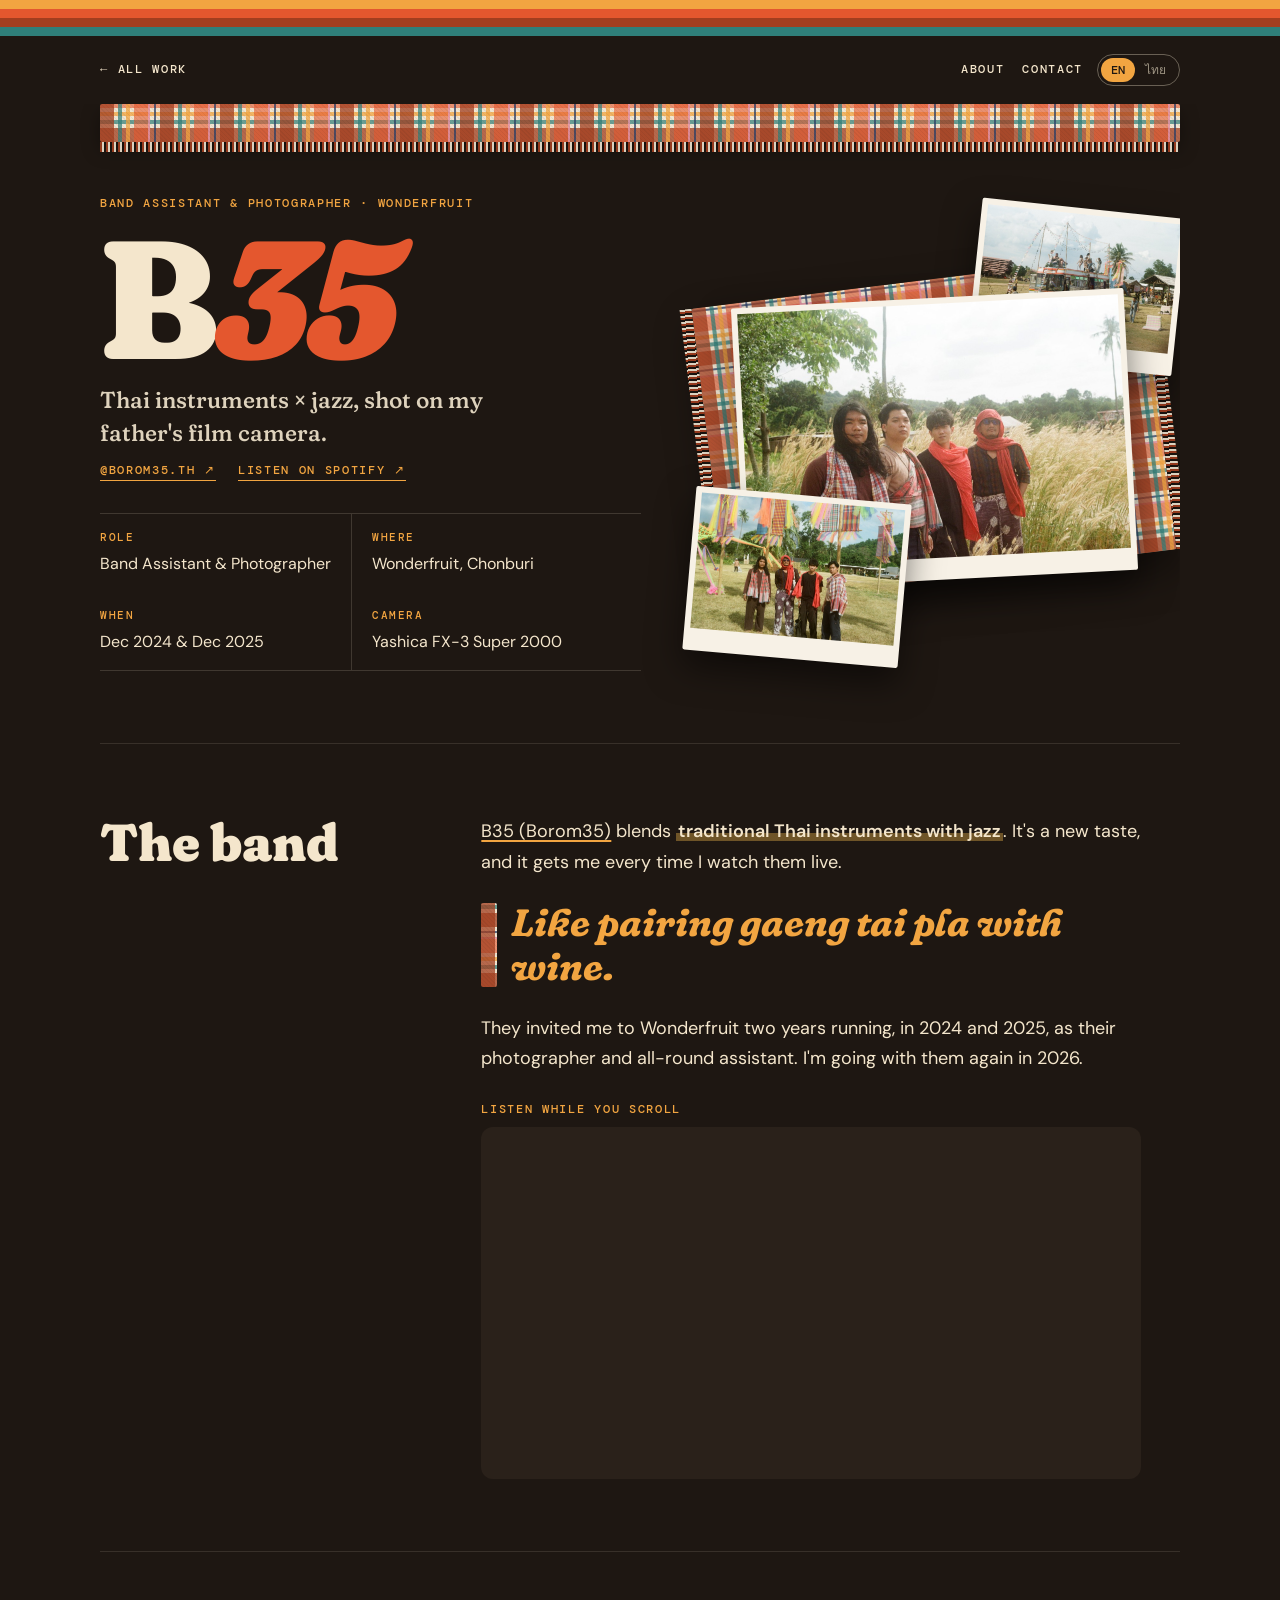
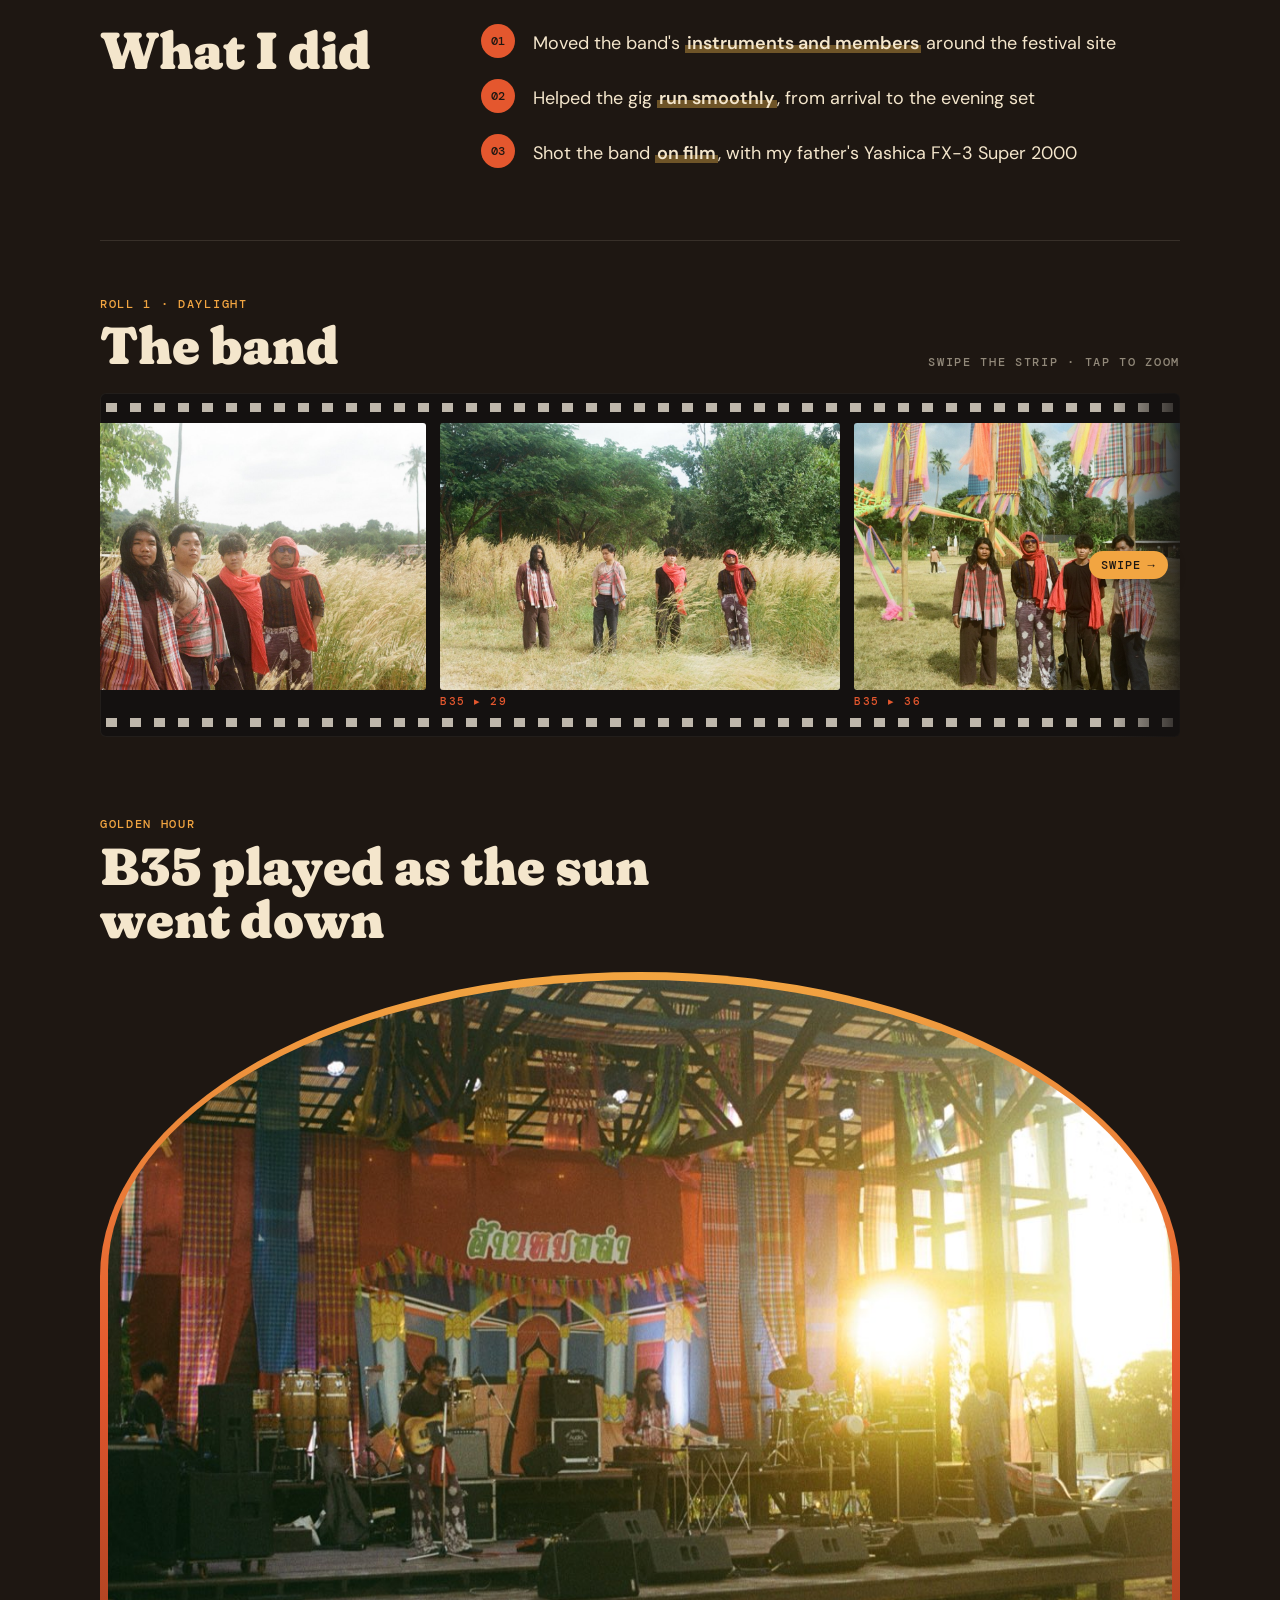
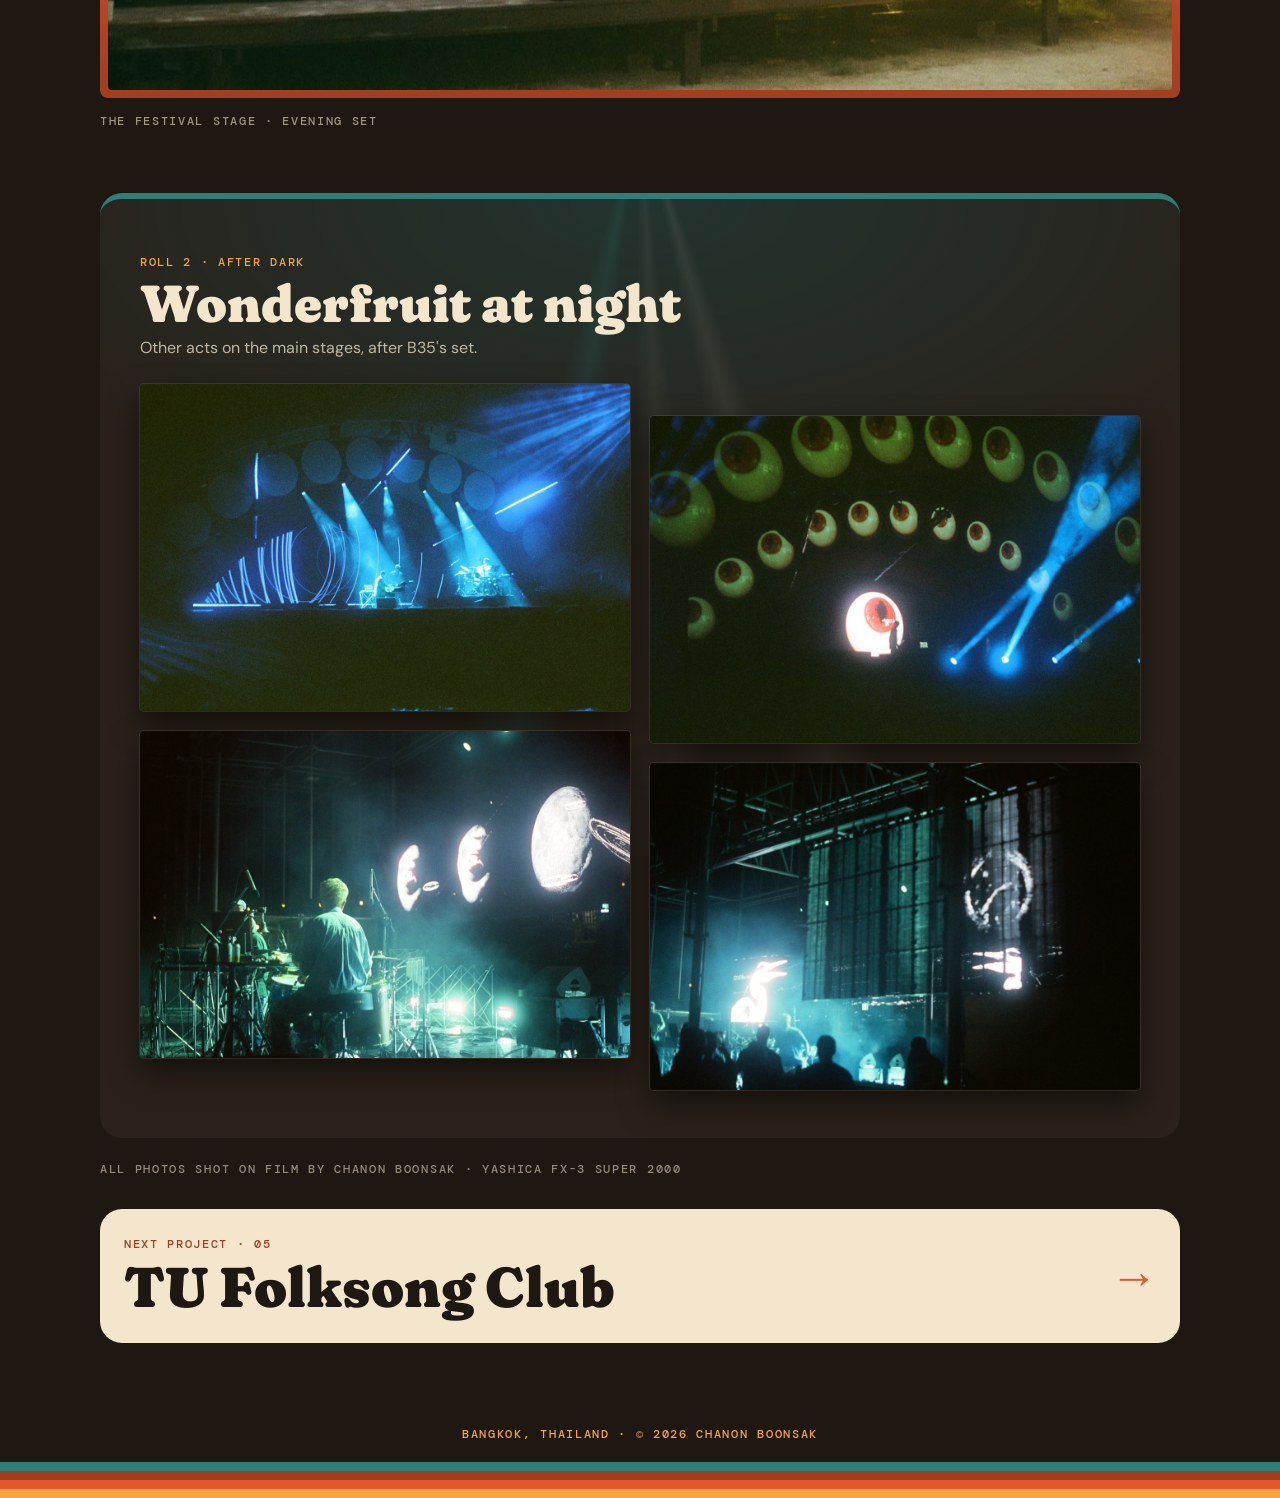
==== commit a7b7611e: "Sticky header (language switch + menu) on all pages Co-Authored-By: Claude Opus 5.5 <noreply@anthrop" ====
--- a/projects/b35.html
+++ b/projects/b35.html
@@ -18,7 +18,7 @@
   <link rel="preconnect" href="https://fonts.googleapis.com">
   <link rel="preconnect" href="https://fonts.gstatic.com" crossorigin>
   <link href="https://fonts.googleapis.com/css2?family=Fraunces:opsz,wght,SOFT,WONK@9..144,500..900,100,1&family=DM+Mono:wght@400;500&family=DM+Sans:opsz,wght@9..40,400..600&display=swap" rel="stylesheet">
-  <link rel="stylesheet" href="../css/styles.css?v=42">
+  <link rel="stylesheet" href="../css/styles.css?v=62">
   <script>try{if(localStorage.getItem('lang')==='th'){document.documentElement.lang='th';document.documentElement.classList.add('i18n-pending')}}catch(e){}</script>
 </head>
 <body class="page-b35">
@@ -175,6 +175,6 @@
   </dialog>
 
   <script src="../js/main.js?v=6"></script>
-  <script src="../js/i18n.js?v=7"></script>
+  <script src="../js/i18n.js?v=15"></script>
 </body>
 </html>
--- a/css/styles.css
+++ b/css/styles.css
@@ -1051,3 +1051,29 @@
 /* home: role line under the name */
 .hero__role { margin: -6px 0 0; max-width: 22ch; font: 500 clamp(20px, 2.6vw, 26px)/1.3 var(--display); font-variation-settings: "SOFT" 100, "WONK" 0; color: var(--cream); }
 @media (max-width: 759px) { .hero__role { text-shadow: 0 2px 14px rgba(0, 0, 0, .6); } }
+
+/* PMG: the brief as a memo from the CEO, two numbered goals */
+.memo { width: 100%; display: grid; gap: 18px; }
+.memo__lead { margin: 0; font: 500 13px/1.3 var(--mono); letter-spacing: .14em; text-transform: uppercase; color: var(--mustard); }
+html[lang="th"] .memo__lead { font: 600 20px/1.3 var(--body); letter-spacing: 0; text-transform: none; }
+.memo__goals { list-style: none; margin: 0; padding: 0; display: grid; gap: 14px; }
+.memo__goals li { position: relative; display: grid; grid-template-columns: auto 1fr; gap: 16px; align-items: center; padding: 20px 22px; border-radius: var(--radius); background: var(--cream); color: var(--night); }
+.memo__goals li:nth-child(2) { background: var(--orange); }
+.memo__goals li:nth-child(1)::after { content: "↓"; position: absolute; left: 50%; bottom: -24px; translate: -50% 0; z-index: 1; font: 900 26px/1 var(--display); color: var(--mustard); }
+.memo__num { display: grid; place-items: center; width: 52px; height: 52px; border-radius: 50%; background: var(--night); color: var(--mustard); font: 500 15px/1 var(--mono); }
+.memo__goals b { font: 800 clamp(22px, 3.6vw, 32px)/1.15 var(--display); font-variation-settings: "SOFT" 100, "WONK" 1; }
+html[lang="th"] .memo__goals b { line-height: 1.4; }
+
+/* PMG page: black background (like the Lagoon page has its own) */
+.theme-pmg {
+  --night: #0A0A0A;
+  --night-2: #181818;
+}
+
+/* header (language switch + menu) always on top while scrolling */
+.bar { position: sticky; top: 0; z-index: 60; background: var(--night); }
+/* full-width background without a giant shadow (Safari drops clip-path on stuck elements) */
+.bar::before { content: ""; position: absolute; z-index: -1; top: 0; bottom: 0; left: calc(50% - 50vw); right: calc(50% - 50vw); background: var(--night); pointer-events: none; }
+html { scroll-padding-top: 80px; }
+@media (max-width: 600px) { html { scroll-padding-top: 108px; } }
+html, body { overflow-x: clip; }   /* the full-width header background must never cause sideways scroll */
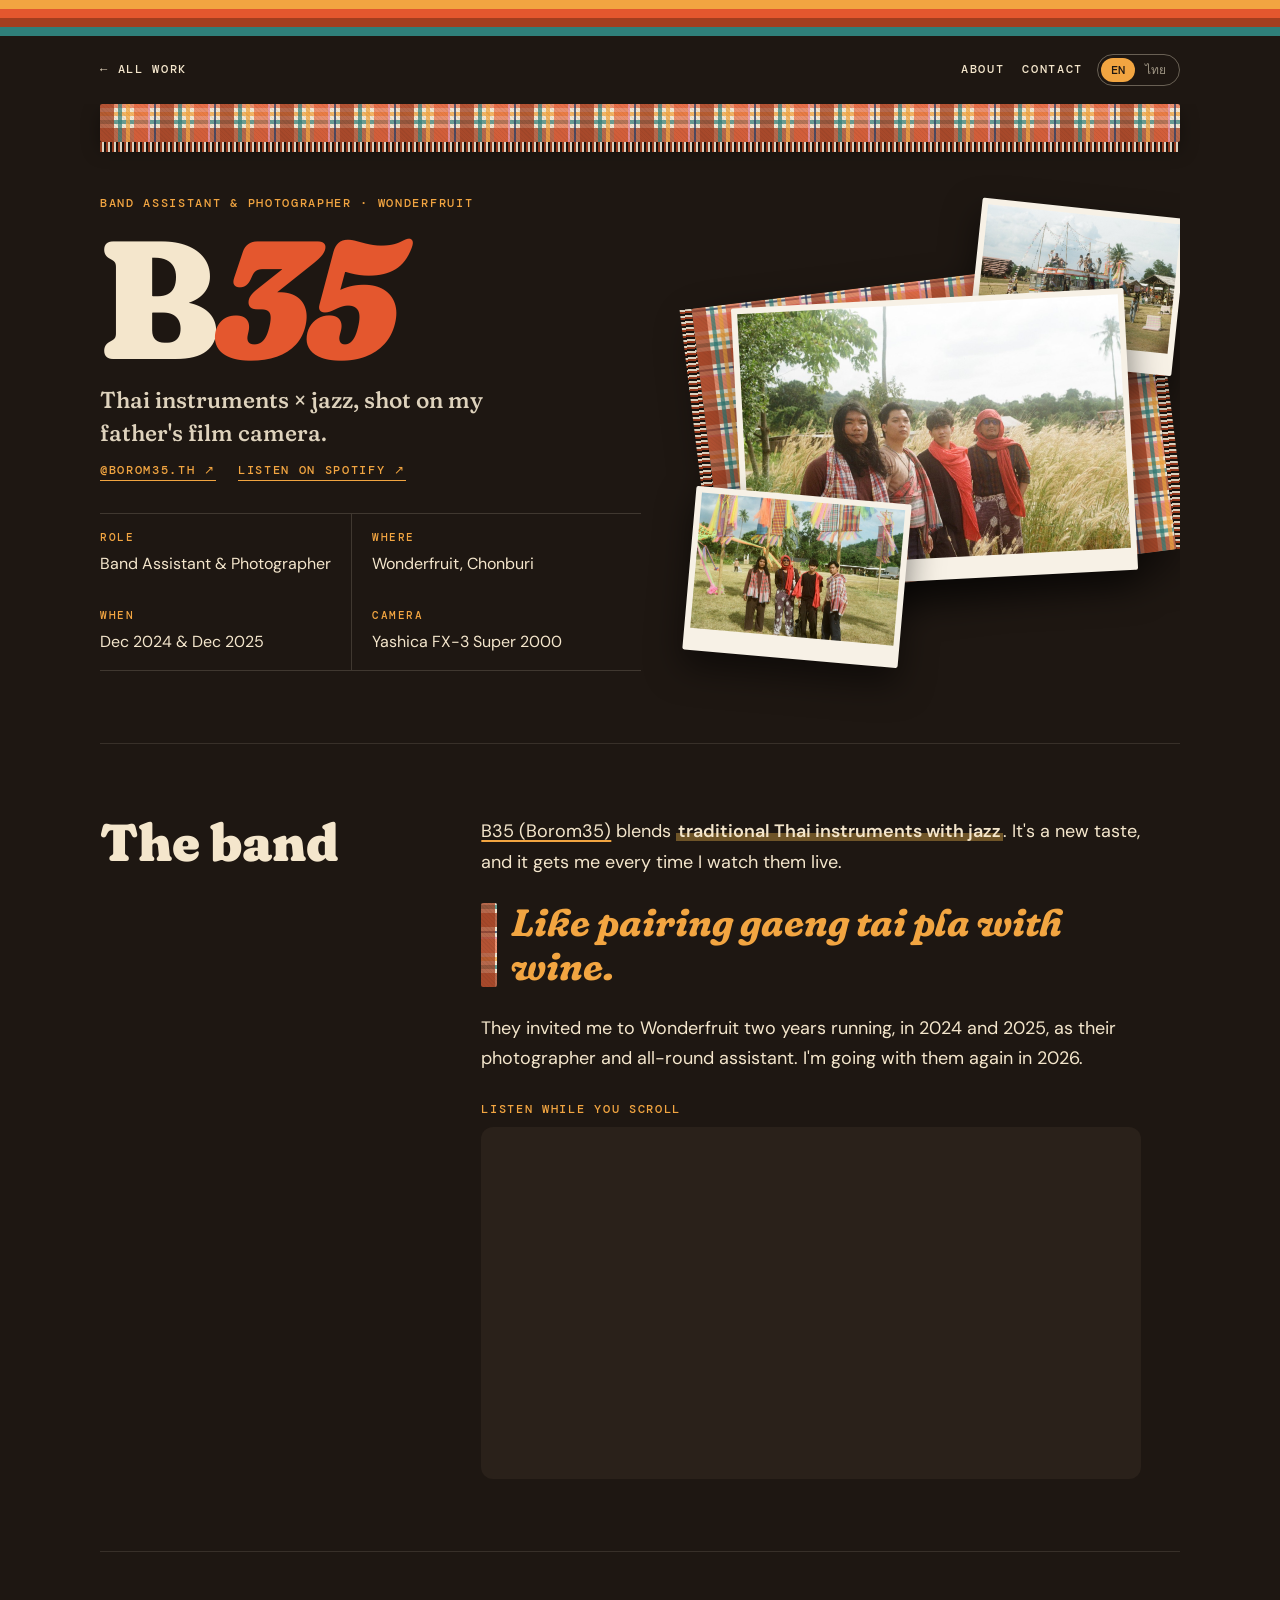
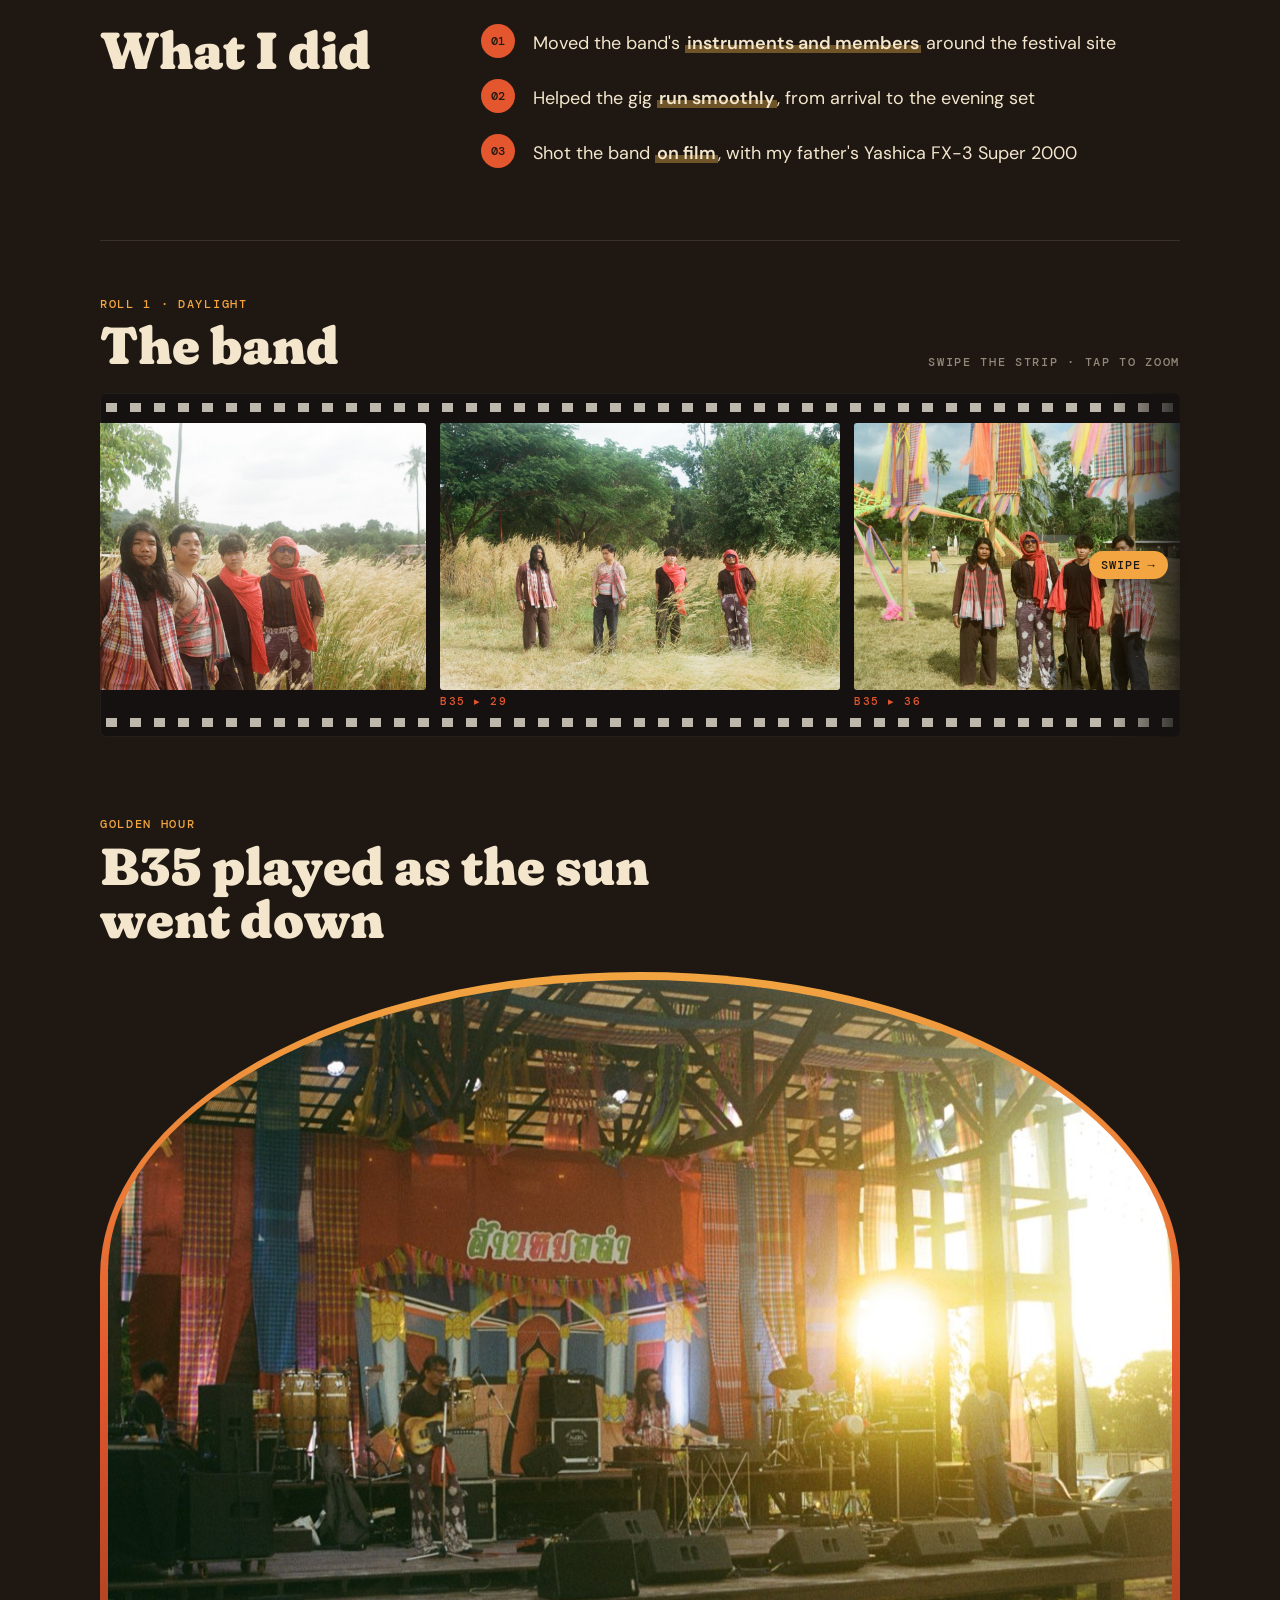
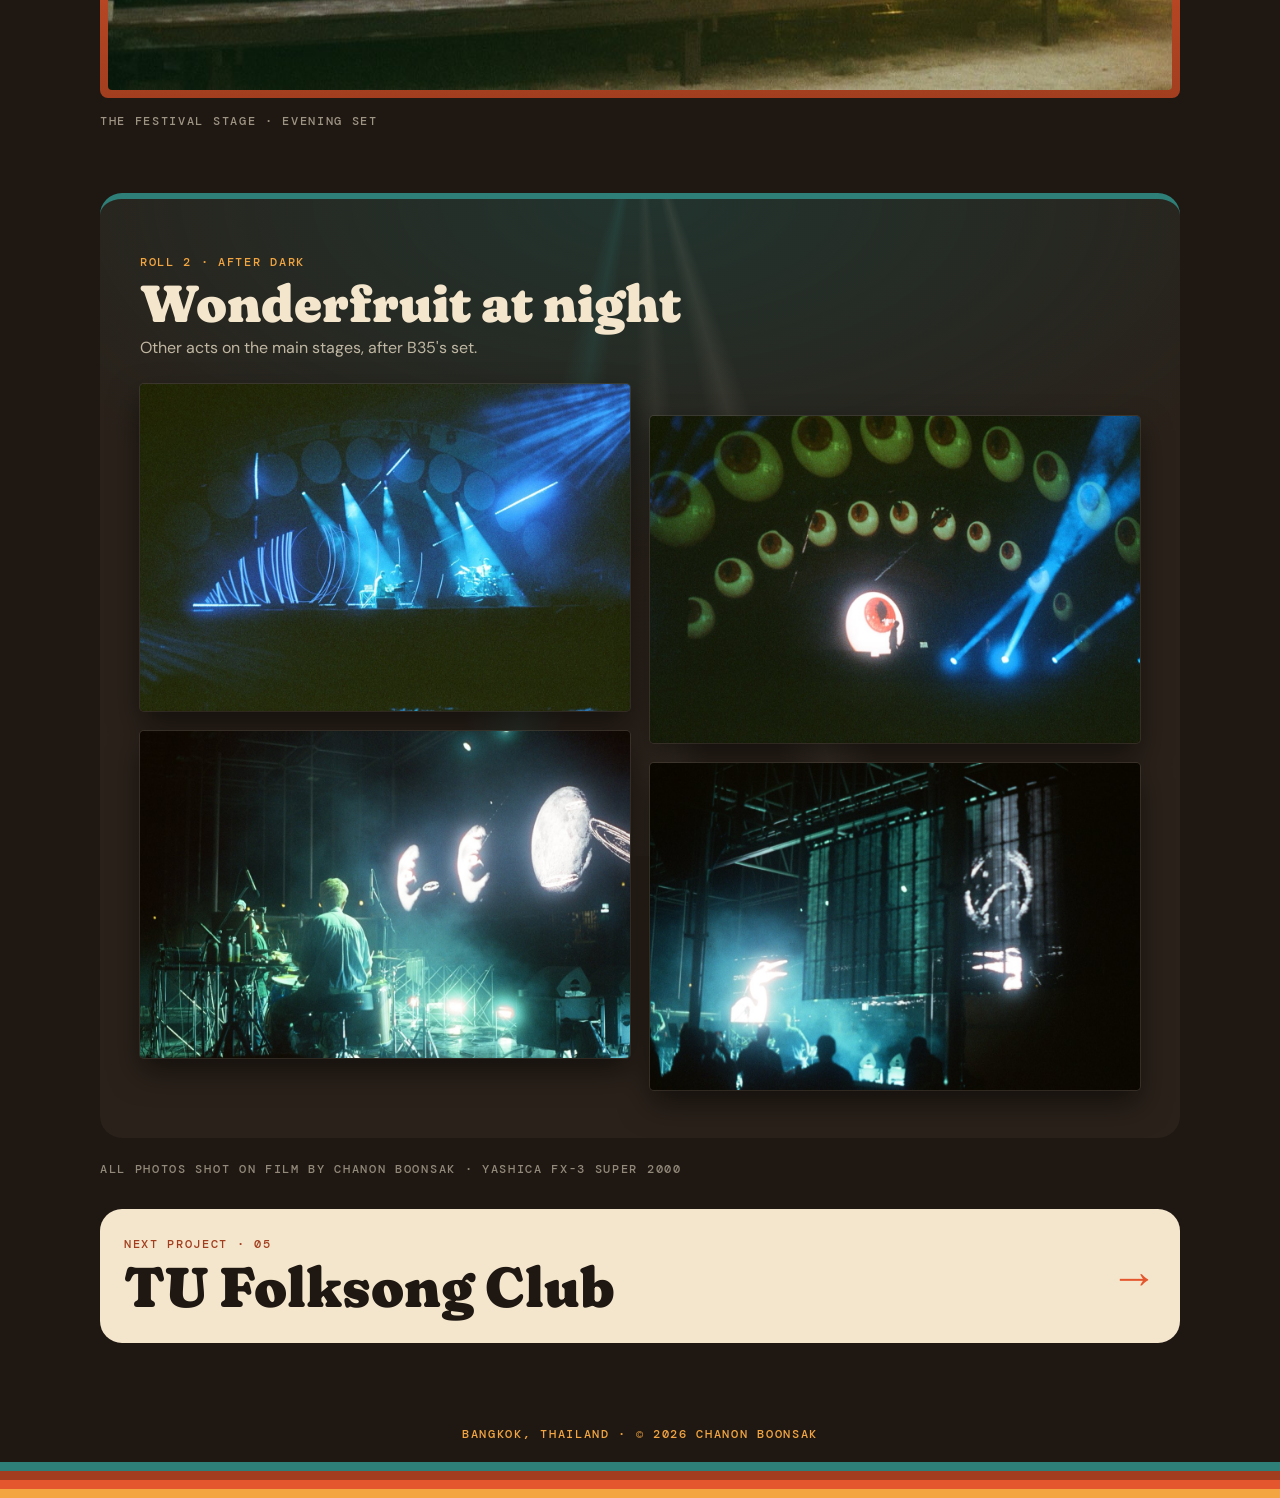
==== commit a794ccc9: "Story animations: count-ups, audience rings, cause-effect steps, data bars, SOLD OUT stamp (visible " ====
--- a/projects/b35.html
+++ b/projects/b35.html
@@ -18,7 +18,7 @@
   <link rel="preconnect" href="https://fonts.googleapis.com">
   <link rel="preconnect" href="https://fonts.gstatic.com" crossorigin>
   <link href="https://fonts.googleapis.com/css2?family=Fraunces:opsz,wght,SOFT,WONK@9..144,500..900,100,1&family=DM+Mono:wght@400;500&family=DM+Sans:opsz,wght@9..40,400..600&display=swap" rel="stylesheet">
-  <link rel="stylesheet" href="../css/styles.css?v=62">
+  <link rel="stylesheet" href="../css/styles.css?v=63">
   <script>try{if(localStorage.getItem('lang')==='th'){document.documentElement.lang='th';document.documentElement.classList.add('i18n-pending')}}catch(e){}</script>
 </head>
 <body class="page-b35">
@@ -175,6 +175,7 @@
   </dialog>
 
   <script src="../js/main.js?v=6"></script>
-  <script src="../js/i18n.js?v=15"></script>
+  <script src="../js/i18n.js?v=17"></script>
+  <script src="../js/motion.js?v=1"></script>
 </body>
 </html>
--- a/css/styles.css
+++ b/css/styles.css
@@ -1077,3 +1077,49 @@
 html { scroll-padding-top: 80px; }
 @media (max-width: 600px) { html { scroll-padding-top: 108px; } }
 html, body { overflow-x: clip; }   /* the full-width header background must never cause sideways scroll */
+
+/* ==========================================================
+   STORY ANIMATIONS (js/motion.js adds .motion, .rv and .rv-in)
+   Visible by default: every rule below only plays an animation once a block arrives.
+   ========================================================== */
+.motion .rv.rv-in { animation: rv-rise .7s cubic-bezier(.16, .84, .24, 1) both; animation-delay: calc(var(--rv-i, 0) * 90ms); }
+@keyframes rv-rise { from { opacity: 0; translate: 0 34px; } to { opacity: 1; translate: 0 0; } }
+
+/* cause → effect: steps and arrows arrive in order */
+.motion .memo__goals li.rv-in { animation-duration: .6s; animation-delay: calc(.15s + var(--rv-i, 0) * 450ms); }
+.motion .memo__goals li:nth-child(1).rv-in::after { animation: arrow-drop .5s ease-out .55s both; }
+.motion .flow-steps li.rv-in { animation-delay: calc(var(--rv-i, 0) * 380ms); }
+.motion .flow-steps li.rv-in::after { animation: arrow-drop .45s ease-out calc(var(--rv-i, 0) * 380ms + .3s) both; }
+@keyframes arrow-drop { from { opacity: 0; } to { opacity: 1; } }
+
+/* problem → ask → what I did → result: one step at a time */
+.motion .fix dl > div.rv-in { animation-delay: calc(var(--rv-i, 0) * 260ms); }
+.motion .fix dl > div:last-child.rv-in dt { animation: result-pop .5s ease-out calc(var(--rv-i, 0) * 260ms + .35s) both; }
+@keyframes result-pop { 0% { scale: .7; } 60% { scale: 1.12; } 100% { scale: 1; } }
+
+/* PMG audience: rings grow from the core outwards (core → niche → secondary) */
+.motion .target__rings.rv-in .target__ring { animation: ring-grow .8s cubic-bezier(.2, .9, .25, 1.15) both; }
+.motion .target__rings.rv-in .target__ring--1 { animation-delay: .05s; }
+.motion .target__rings.rv-in .target__ring--2 { animation-delay: .35s; }
+.motion .target__rings.rv-in .target__ring--3 { animation-delay: .65s; }
+@keyframes ring-grow { from { scale: 0; opacity: 0; } to { scale: 1; opacity: 1; } }
+.motion .target__key li.rv-in { animation-delay: calc(.2s + var(--rv-i, 0) * 300ms); }
+
+/* PMG data: bars grow in order, the meter fills */
+.motion .views.rv-in .views__bar { animation: bar-grow 1s cubic-bezier(.16, .84, .24, 1) both; }
+.motion .views.rv-in li:nth-child(1) .views__bar { animation-delay: .1s; }
+.motion .views.rv-in li:nth-child(2) .views__bar { animation-delay: .25s; }
+.motion .views.rv-in li:nth-child(3) .views__bar { animation-delay: .4s; }
+.motion .views.rv-in li:nth-child(4) .views__bar { animation-delay: .55s; }
+.motion .views.rv-in li:nth-child(5) .views__bar { animation-delay: .7s; }
+.motion .views.rv-in li:nth-child(6) .views__bar { animation-delay: .85s; }
+.motion .meter.rv-in .meter__in { animation: bar-grow 1.3s cubic-bezier(.16, .84, .24, 1) .2s both; }
+@keyframes bar-grow { from { width: 0; } }
+
+/* Lagoon lineup: posters drop onto the wall, then SOLD OUT slams onto the first one */
+.motion .poster.rv-in { animation-name: poster-drop; animation-duration: .7s; animation-delay: calc(var(--rv-i, 0) * 140ms); }
+@keyframes poster-drop { from { opacity: 0; translate: 0 -40px; } to { opacity: 1; translate: 0 0; } }
+.motion .poster__stamp.rv-in { animation: stamp-slam .45s cubic-bezier(.3, 1.6, .5, 1) 1.1s both; }
+@keyframes stamp-slam { 0% { opacity: 0; scale: 2.6; } 70% { opacity: 1; scale: .92; } 100% { opacity: 1; scale: 1; } }
+
+@media (prefers-reduced-motion: reduce) { .motion .rv-in, .motion .rv-in * , .motion .rv-in::after { animation: none !important; } }
